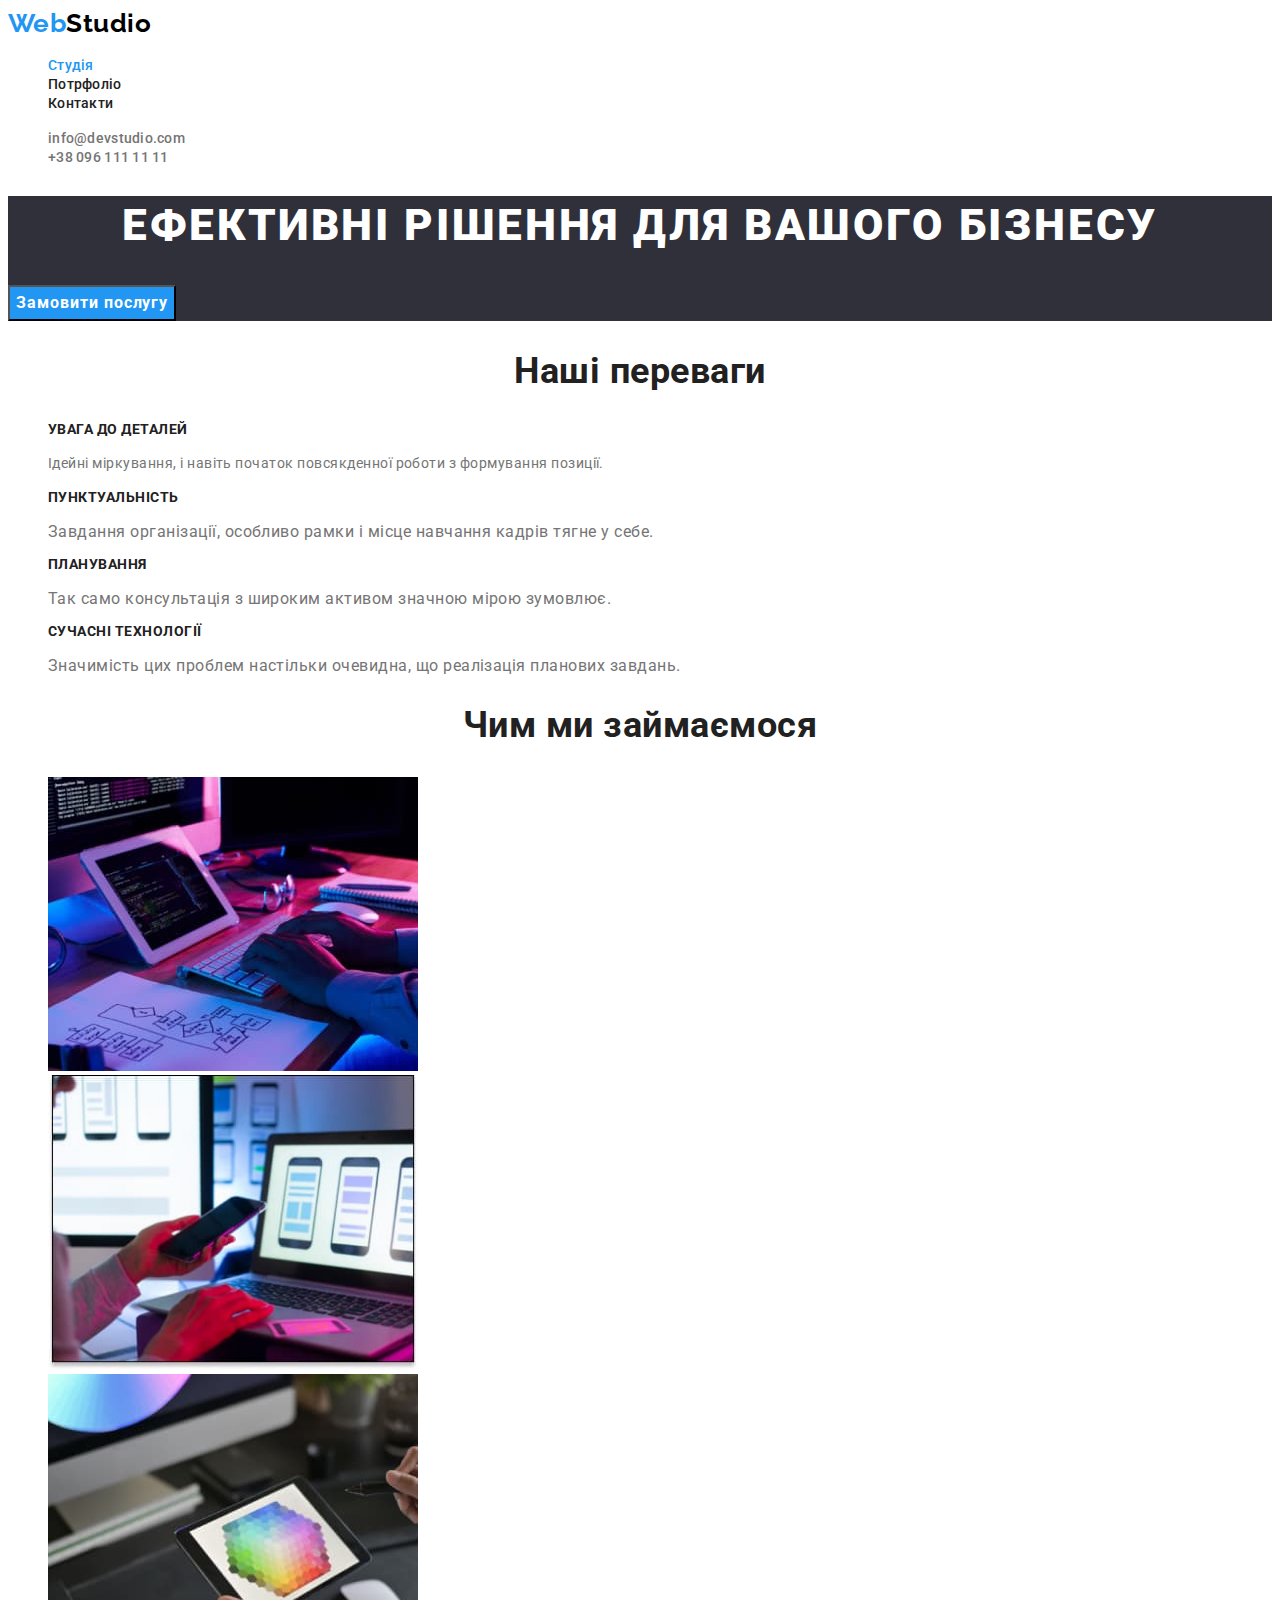
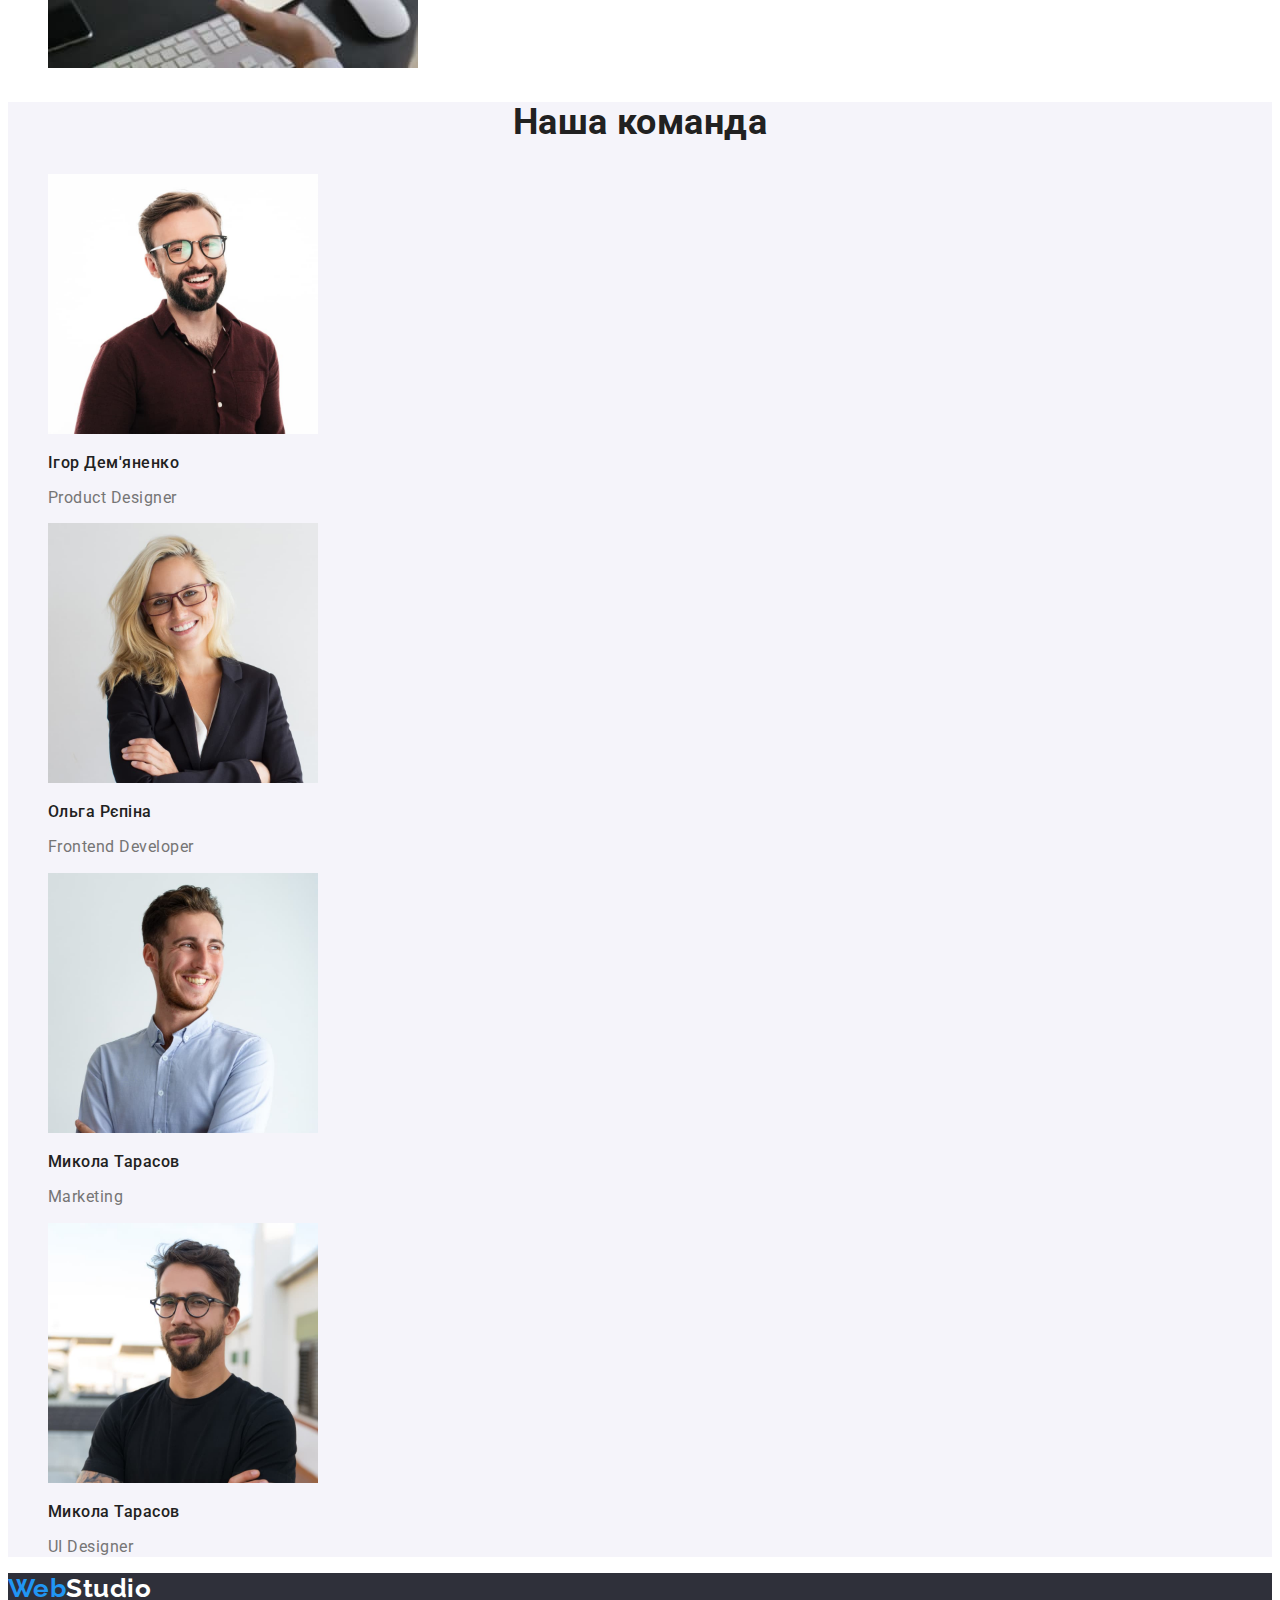
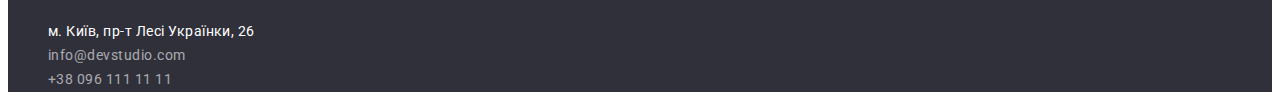
==== index.html @ acb6201a "добавлена копия репозитория" ====
<!DOCTYPE html>
<html lang="uk">
  <head>
    <meta charset="UTF-8" />
    <meta http-equiv="X-UA-Compatible" content="IE=edge" />
    <meta name="viewport" content="width=device-width, initial-scale=1.0" />
    <title>WebStudio</title>
    <link
      href="https://fonts.googleapis.com/css2?family=Raleway:wght@700&family=Roboto:wght@400;500;700;900&display=swap"
      rel="stylesheet"
    />
    <link rel="stylesheet" href="./css/styles.css" />
  </head>
  <body>
    <header>
      <a href="#" class="logo"><span>Web</span>Studio</a>
      <nav>
        <ul class="main-nav list">
          <li><a href="#" class="link active">Студія</a></li>
          <li>
            <a href="./portfolio.html" class="link">Потрфоліо</a>
          </li>
          <li><a href="#" class="link">Контакти</a></li>
        </ul>
      </nav>
      <ul class="contacts list">
        <li>
          <a href="mailto:info@devstudio.com" class="contacts-link"
            >info@devstudio.com</a
          >
        </li>
        <li>
          <a href="tel:+380961111111" class="contacts-link"
            >+38 096 111 11 11</a
          >
        </li>
      </ul>
    </header>
    <main>
      <section class="hero">
        <h1 class="hero-title">ЕФЕКТИВНІ РІШЕННЯ ДЛЯ ВАШОГО БІЗНЕСУ</h1>
        <button type="submit" class="hero-btn">Замовити послугу</button>
      </section>
      <!--Наші переваги-->
      <section class="section">
        <h2 class="section-title">Наші переваги</h2>
        <ul class="privilege list">
          <li>
            <h3 class="privilege-title">УВАГА ДО ДЕТАЛЕЙ</h3>
            <p class="privilege-text">
              Ідейні міркування, і навіть початок повсякденної роботи з
              формування позиції.
            </p>
          </li>
          <li>
            <h3 class="privilege-title">ПУНКТУАЛЬНІСТЬ</h3>
            <p>
              Завдання організації, особливо рамки і місце навчання кадрів тягне
              у себе.
            </p>
          </li>
          <li>
            <h3 class="privilege-title">ПЛАНУВАННЯ</h3>
            <p>
              Так само консультація з широким активом значною мірою зумовлює.
            </p>
          </li>
          <li>
            <h3 class="privilege-title">СУЧАСНІ ТЕХНОЛОГІЇ</h3>
            <p>
              Значимість цих проблем настільки очевидна, що реалізація планових
              завдань.
            </p>
          </li>
        </ul>
      </section>
      <!--Чим ми займаємося-->
      <section class="section">
        <h2 class="section-title">Чим ми займаємося</h2>
        <ul class="list">
          <li>
            <img src="image/weDo/img1.jpg" alt="Створення сайтів" width="370" />
          </li>
          <li>
            <img
              src="image/weDo/img2.jpg"
              alt="Створення мобільних додатків"
              width="370"
            />
          </li>
          <li>
            <img
              src="image/weDo/img3.jpg"
              alt="Створення дизайну сайтів"
              width="370"
            />
          </li>
        </ul>
      </section>
      <!--Наша команда-->
      <section class="section our-team">
        <h2 class="section-title">Наша команда</h2>
        <ul class="team list">
          <li>
            <img
              src="image/ourTeam/img1.jpg"
              alt="Ігор Дем'яненко"
              width="270"
            />
            <h3 class="team-title">Ігор Дем'яненко</h3>
            <p class="team-text">Product Designer</p>
          </li>
          <li>
            <img src="image/ourTeam/img2.jpg" alt="Ольга Рєпіна" width="270" />
            <h3 class="team-title">Ольга Рєпіна</h3>
            <p class="team-text">Frontend Developer</p>
          </li>
          <li>
            <img
              src="image/ourTeam/img3.jpg"
              alt="Микола Тарасов"
              width="270"
            />
            <h3 class="team-title">Микола Тарасов</h3>
            <p class="team-text">Marketing</p>
          </li>
          <li>
            <img
              src="image/ourTeam/img4.jpg"
              alt="Михайло Єрмаков"
              width="270"
            />
            <h3 class="team-title">Микола Тарасов</h3>
            <p class="team-text">UI Designer</p>
          </li>
        </ul>
      </section>
    </main>
    <footer class="footer">
      <a href="#" class="logo footer-logo"><span>Web</span>Studio</a>
      <address>
        <ul class="adress list">
          <li>
            <a
              href="https://goo.gl/maps/8N9khmtmoE5xAhKt7"
              target="_blank"
              rel="noopener noreferrer"
              class="link"
              >м. Київ, пр-т Лесі Українки, 26</a
            >
          </li>
          <li>
            <a href="mailto:info@devstudio.com" class="adress-link link"
              >info@devstudio.com</a
            >
          </li>
          <li>
            <a href="tel:+380961111111" class="adress-link link"
              >+38 096 111 11 11</a
            >
          </li>
        </ul>
      </address>
    </footer>
  </body>
</html>
---- css/styles.css ----
:root {
  --primary-text-color: #757575;
  --title-text-color: #212121;
  --accent-color: #2196f3;
  --white-color: #ffffff;
}

body {
  color: var(--primary-text-color);
  background-color: var(--white-color);
  font-family: Roboto, sans-serif;
  letter-spacing: 0.03em;
}

.list {
  list-style: none;
}

address {
  font-style: normal;
}

button {
  font-family: inherit;
}
/* header */

.logo {
  color: #000000;
  text-decoration: none;
  font-family: Raleway, sans-serif;
  font-weight: 700;
  font-size: 26px;
  line-height: 1.2;
}

.logo span {
  color: var(--accent-color);
}

.main-nav .link {
  color: var(--title-text-color);
  text-decoration: none;
  font-weight: 500;
  font-size: 14px;
  line-height: 1.14;
  letter-spacing: 0.02em;
}

.main-nav .link:hover,
.main-nav .link:focus {
  color: var(--accent-color);
}

.main-nav .active {
  color: var(--accent-color);
}

.contacts-link {
  color: var(--primary-text-color);
  text-decoration: none;
  font-weight: 500;
  font-size: 14px;
  line-height: 1.14;
  letter-spacing: 0.02em;
}

.contacts-link:hover {
  color: var(--accent-color);
}

/* hero */

.hero {
  background-color: #2f303a;
}

.hero-title {
  color: var(--white-color);
  font-family: 'Roboto';
  font-weight: 900;
  font-size: 44px;
  line-height: 1.36;
  text-align: center;
  letter-spacing: 0.06em;
  text-transform: uppercase;
}

.hero-btn {
  color: var(--white-color);
  background-color: var(--accent-color);
  cursor: pointer;
  font-weight: 700;
  font-size: 16px;
  line-height: 1.87;
  letter-spacing: 0.06em;
}

/* privilege */

.section-title {
  color: var(--title-text-color);
  font-family: 'Roboto';
  font-weight: 700;
  font-size: 36px;
  line-height: 1.16;
  text-align: center;
}

.privilege-title {
  color: var(--title-text-color);
  font-weight: 700;
  font-size: 14px;
  line-height: 1.14;
  text-transform: uppercase;
}

.privilege-text {
  font-family: 'Roboto';
  font-size: 14px;
  line-height: 1.71;
}

/* team */

.our-team {
  background-color: #f5f4fa;
}

.team-title {
  color: var(--title-text-color);
  font-weight: 500;
  font-size: 16px;
  line-height: 1.18;
}

.team-text {
  font-size: 16px;
  line-height: 1.18;
}

/* footer */

.footer {
  background-color: #2f303a;
}

.footer-logo {
  color: var(--white-color);
}

.adress .link {
  color: var(--white-color);
  text-decoration: none;
  font-size: 14px;
  line-height: 1.71;
}

.adress .link:hover {
  color: var(--accent-color);
}

.adress .adress-link {
  color: rgba(255, 255, 255, 0.6);
}

/* страница portfolio */

.portfolio {
  background-color: #ffffff;
}

.filter-btn {
  color: var(--title-text-color);
  background-color: #f5f4fa;
  cursor: pointer;
  border: none;
  font-weight: 500;
  font-size: 16px;
  line-height: 1.62;
}

.filter-btn:hover,
.filter-btn:focus {
  color: var(--white-color);
  background-color: var(--accent-color);
  border: none;
}

.portfolio-list .title {
  color: var(--title-text-color);
  font-weight: 700;
  font-size: 18px;
  line-height: 2;
  letter-spacing: 0.06em;
}

.portfolio-list a {
  text-decoration: none;
  color: inherit;
}

.portfolio-list p {
  font-size: 16px;
  line-height: 1.87;
}
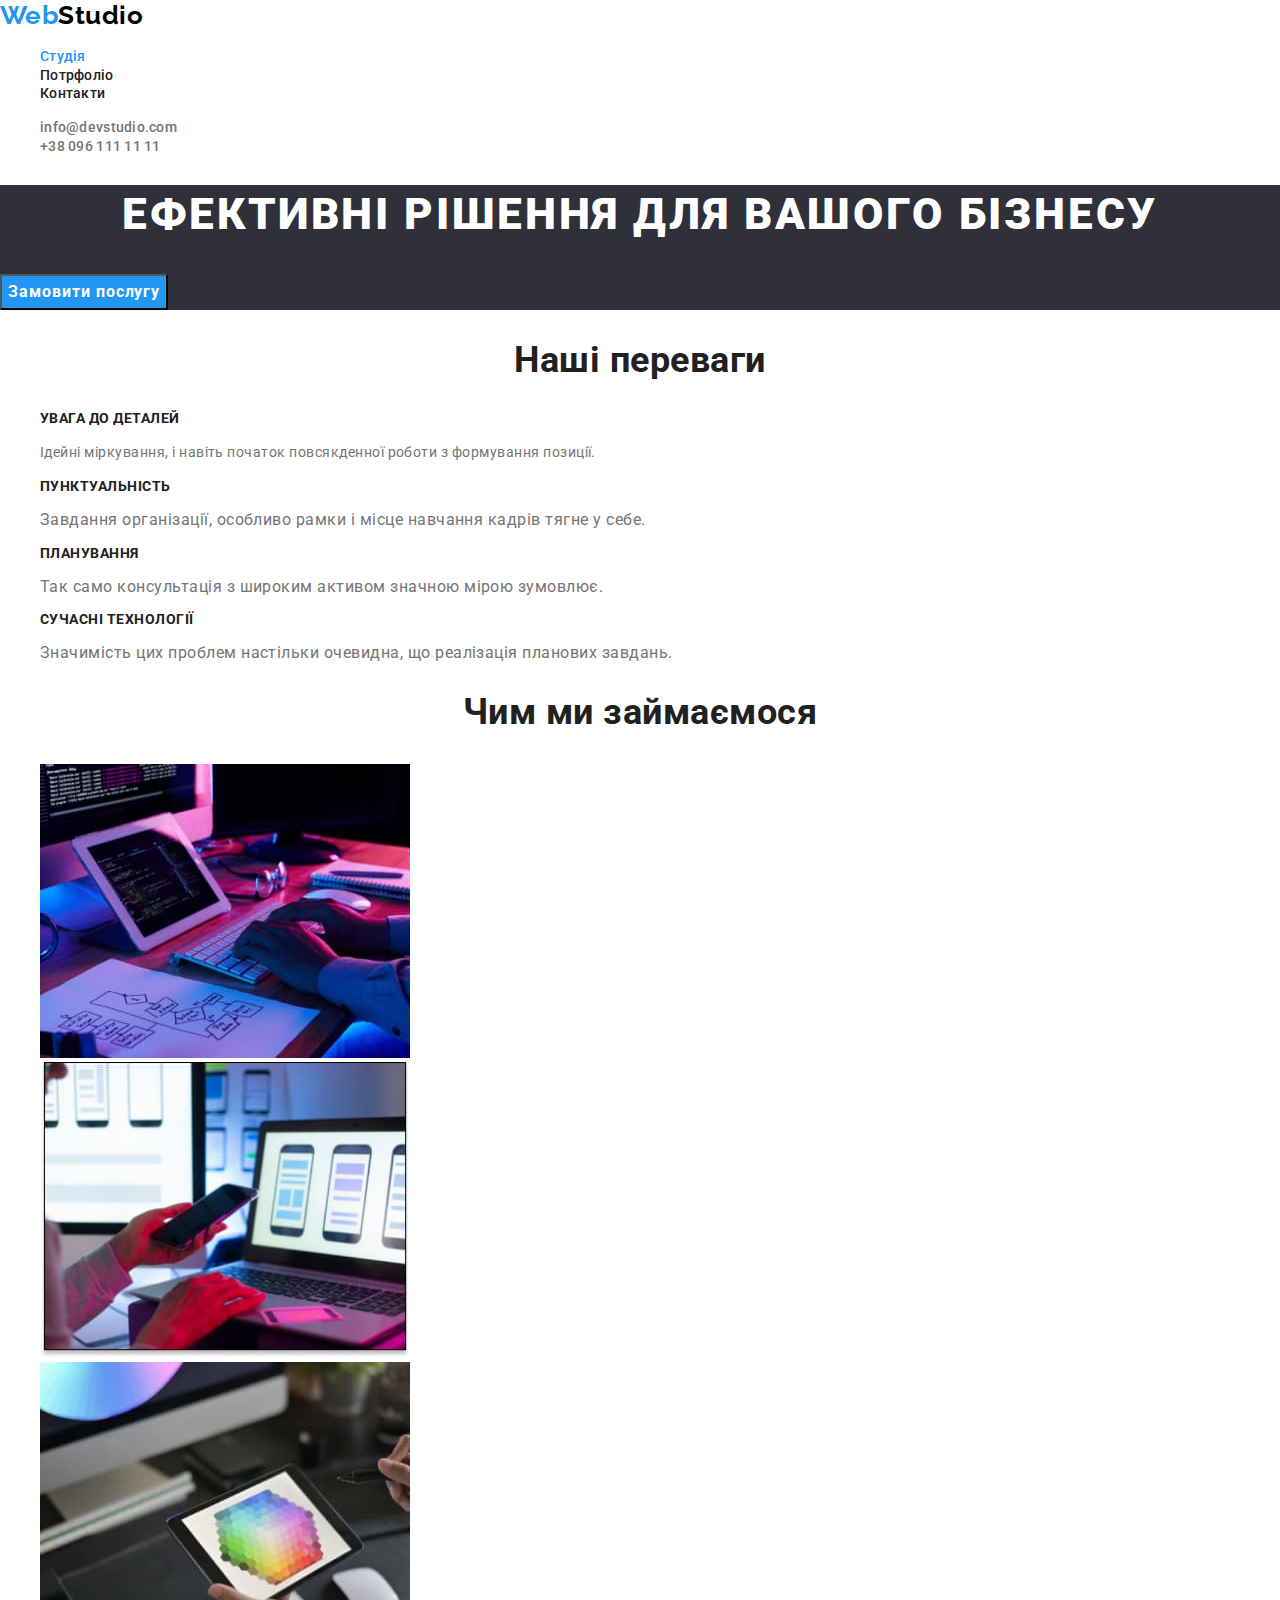
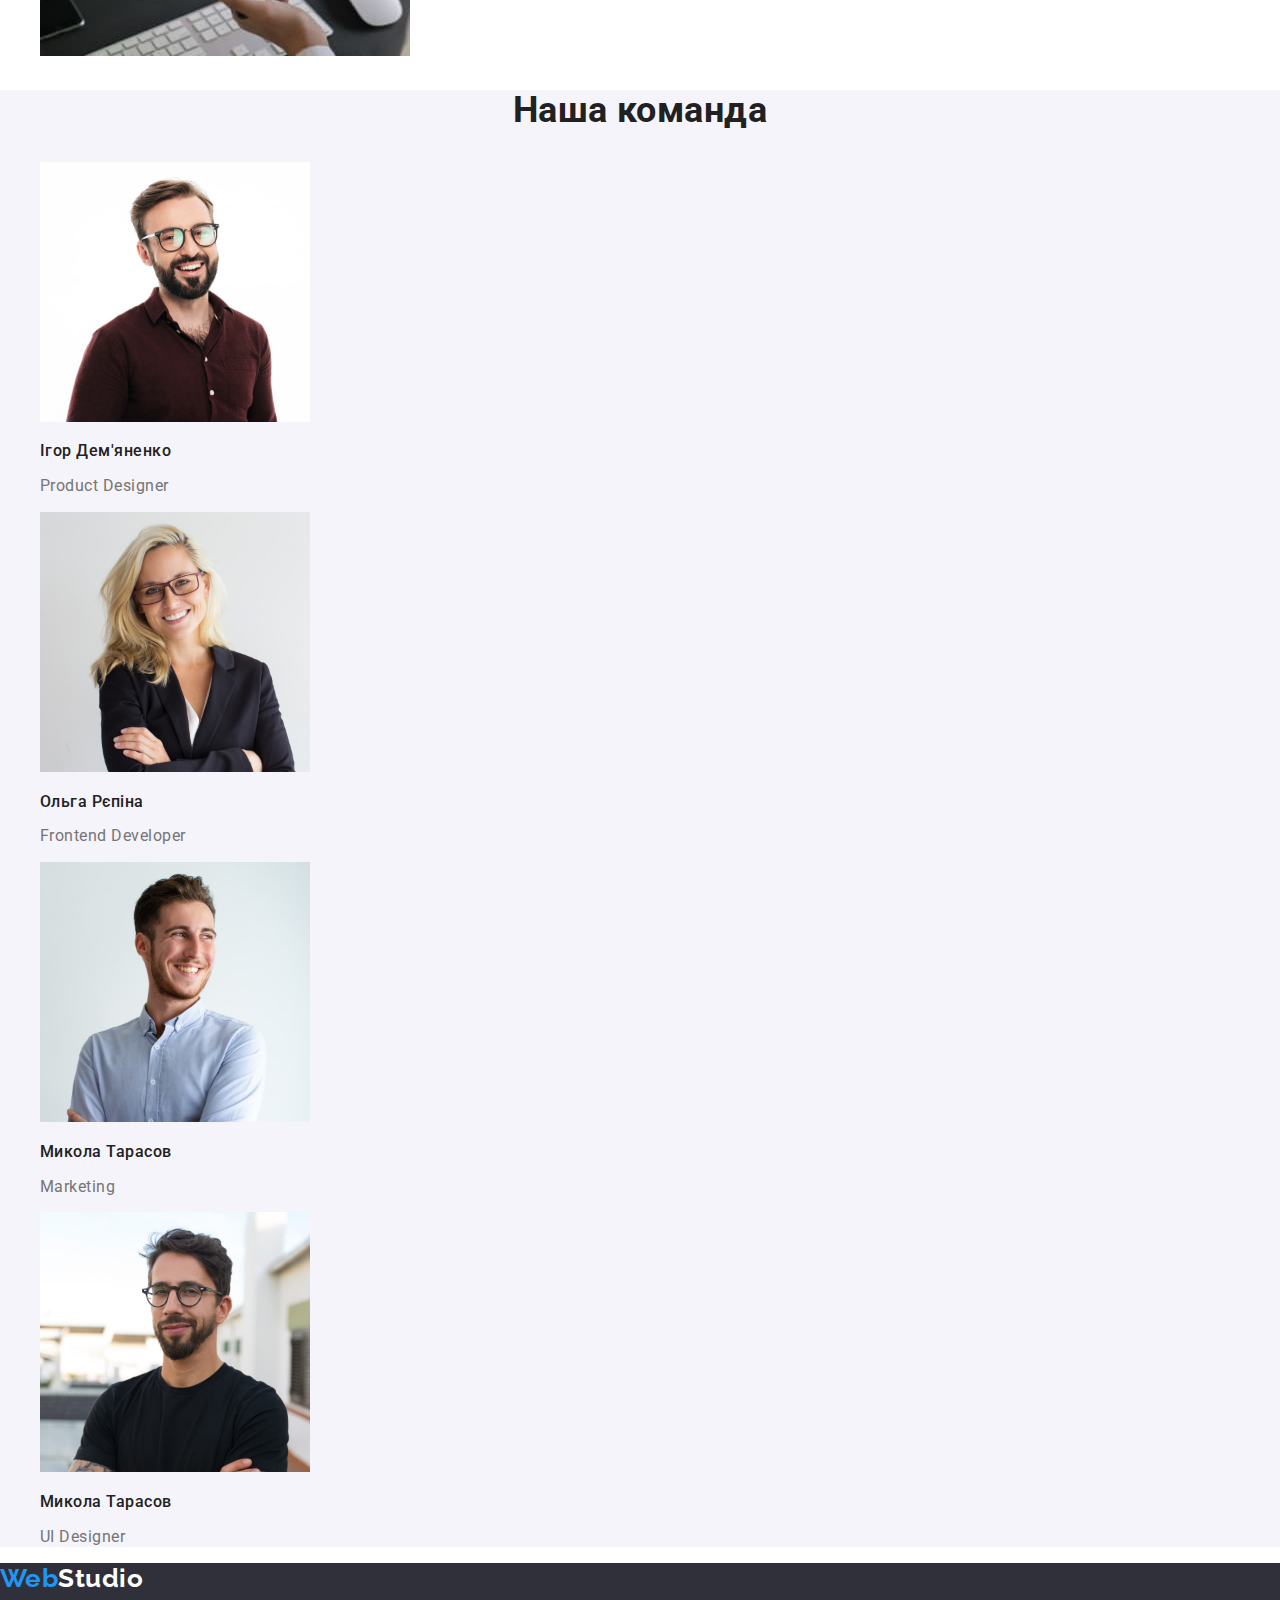
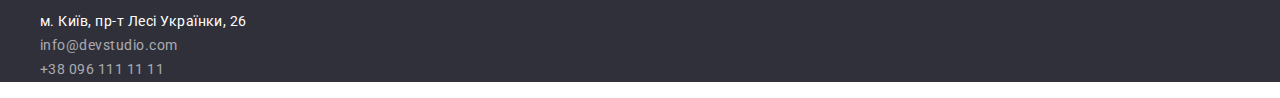
==== commit 9120a1b3: "подключен normalize file" ====
--- a/index.html
+++ b/index.html
@@ -8,6 +8,11 @@
     <link
       href="https://fonts.googleapis.com/css2?family=Raleway:wght@700&family=Roboto:wght@400;500;700;900&display=swap"
       rel="stylesheet"
+    />
+    <link
+      rel="stylesheet"
+      href="https://cdnjs.cloudflare.com/ajax/libs/modern-normalize/1.1.0/modern-normalize.min.css
+	 "
     />
     <link rel="stylesheet" href="./css/styles.css" />
   </head>
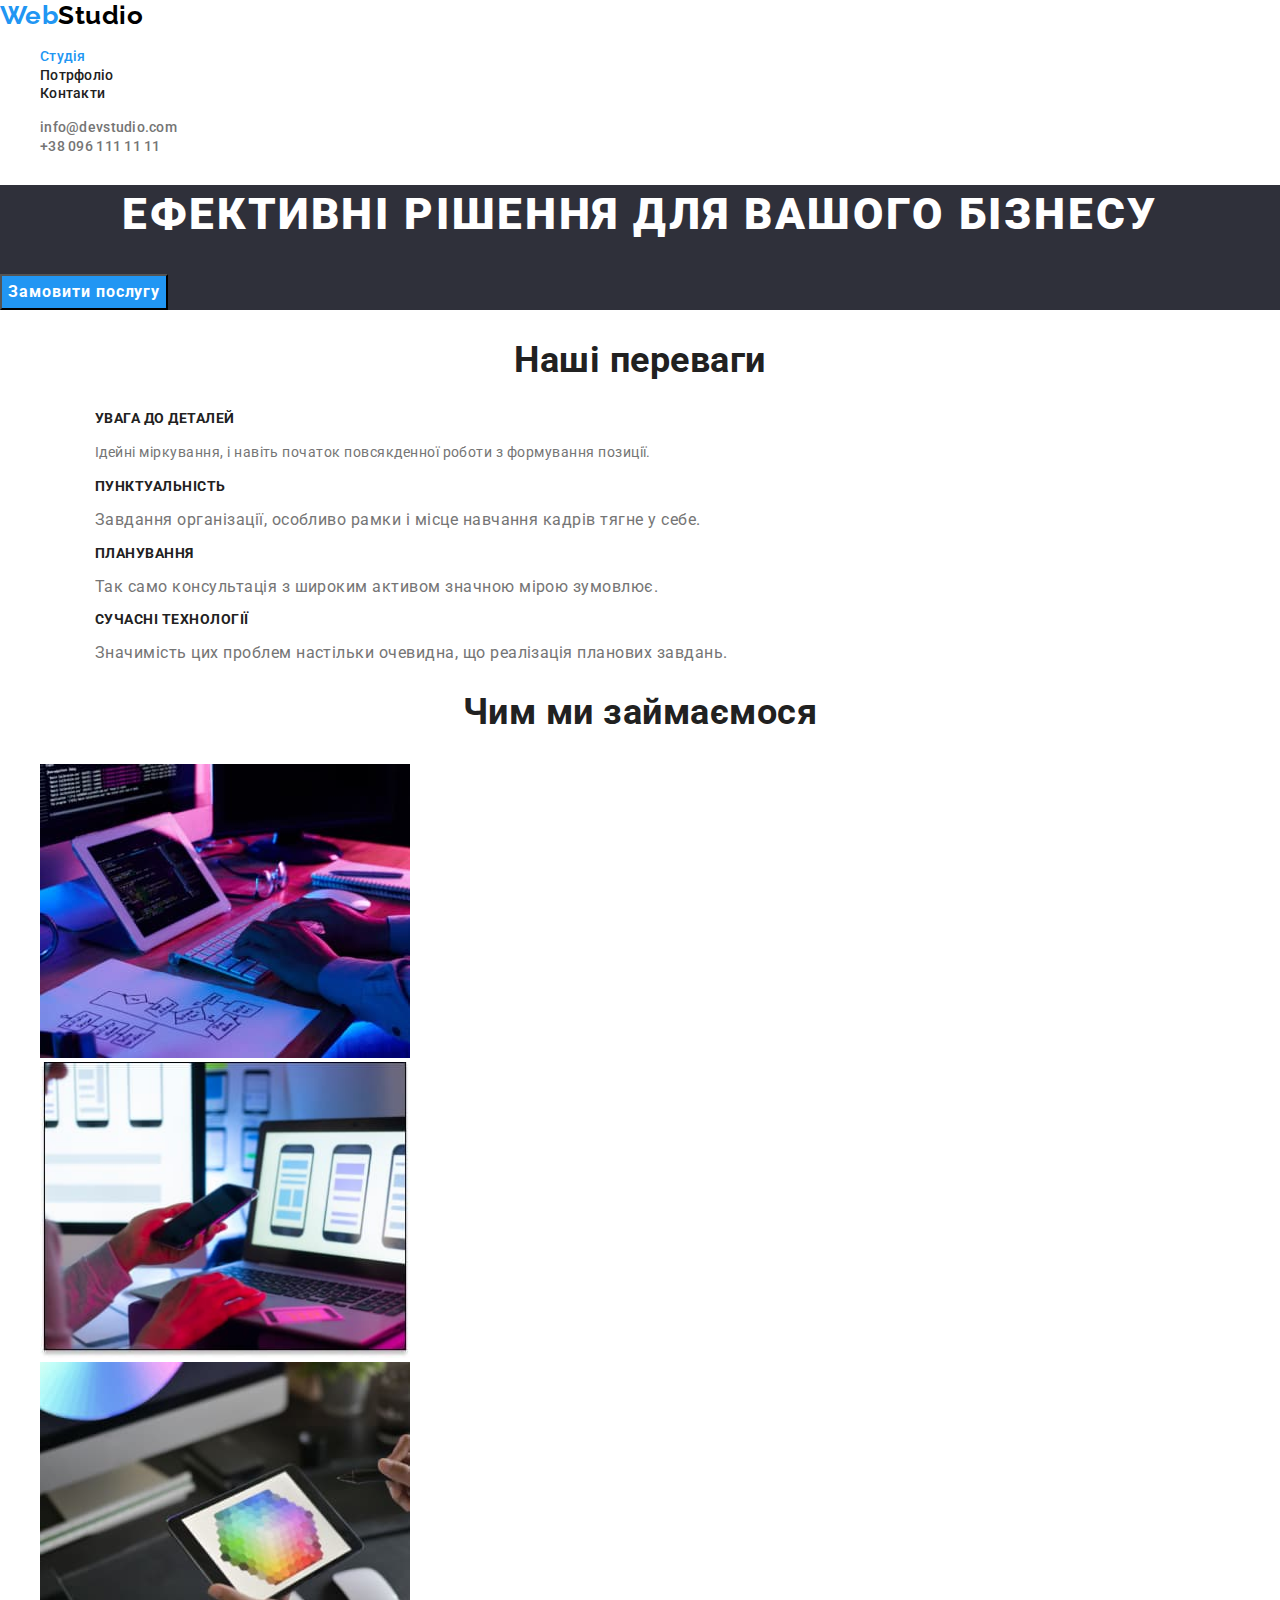
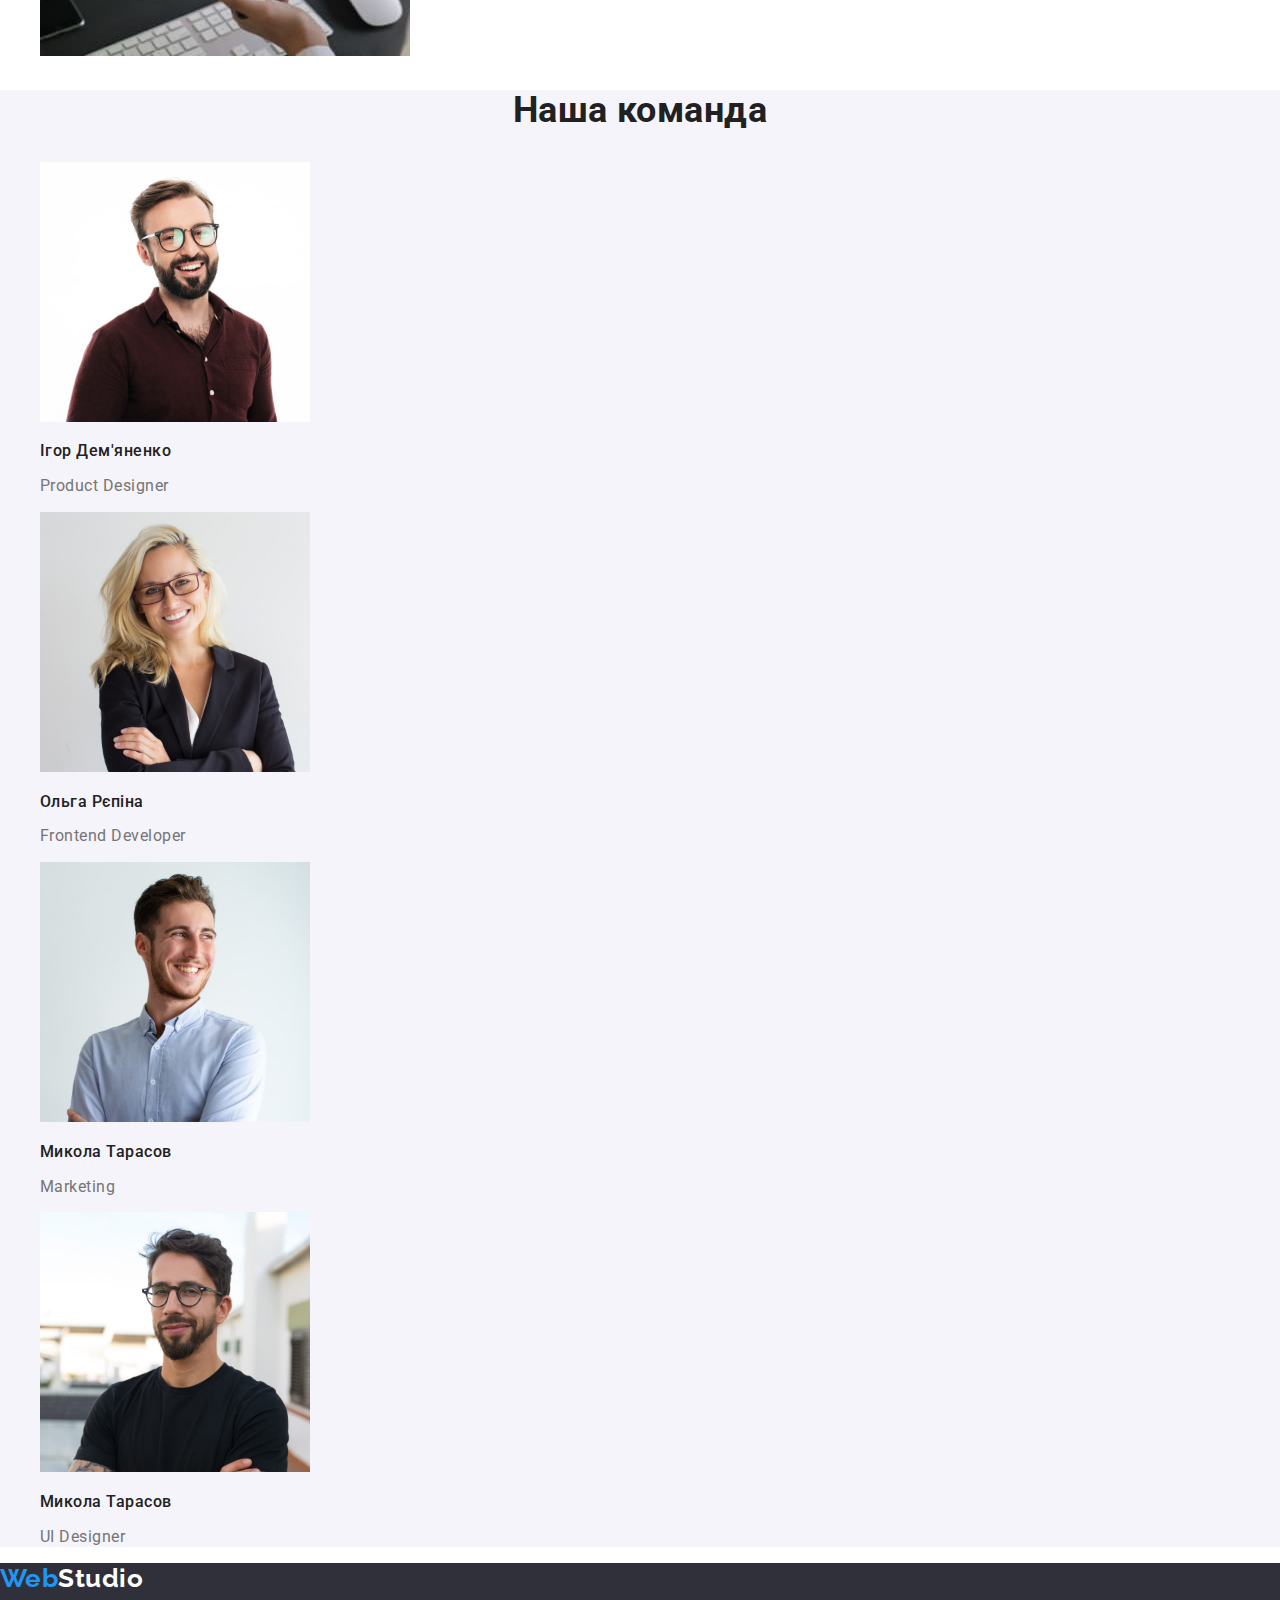
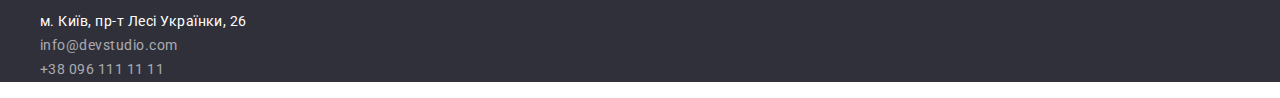
==== commit 4dba44e0: "добавлен контейнер" ====
--- a/index.html
+++ b/index.html
@@ -48,36 +48,38 @@
       </section>
       <!--Наші переваги-->
       <section class="section">
-        <h2 class="section-title">Наші переваги</h2>
-        <ul class="privilege list">
-          <li>
-            <h3 class="privilege-title">УВАГА ДО ДЕТАЛЕЙ</h3>
-            <p class="privilege-text">
-              Ідейні міркування, і навіть початок повсякденної роботи з
-              формування позиції.
-            </p>
-          </li>
-          <li>
-            <h3 class="privilege-title">ПУНКТУАЛЬНІСТЬ</h3>
-            <p>
-              Завдання організації, особливо рамки і місце навчання кадрів тягне
-              у себе.
-            </p>
-          </li>
-          <li>
-            <h3 class="privilege-title">ПЛАНУВАННЯ</h3>
-            <p>
-              Так само консультація з широким активом значною мірою зумовлює.
-            </p>
-          </li>
-          <li>
-            <h3 class="privilege-title">СУЧАСНІ ТЕХНОЛОГІЇ</h3>
-            <p>
-              Значимість цих проблем настільки очевидна, що реалізація планових
-              завдань.
-            </p>
-          </li>
-        </ul>
+        <div class="container">
+          <h2 class="section-title">Наші переваги</h2>
+          <ul class="privilege list">
+            <li>
+              <h3 class="privilege-title">УВАГА ДО ДЕТАЛЕЙ</h3>
+              <p class="privilege-text">
+                Ідейні міркування, і навіть початок повсякденної роботи з
+                формування позиції.
+              </p>
+            </li>
+            <li>
+              <h3 class="privilege-title">ПУНКТУАЛЬНІСТЬ</h3>
+              <p>
+                Завдання організації, особливо рамки і місце навчання кадрів
+                тягне у себе.
+              </p>
+            </li>
+            <li>
+              <h3 class="privilege-title">ПЛАНУВАННЯ</h3>
+              <p>
+                Так само консультація з широким активом значною мірою зумовлює.
+              </p>
+            </li>
+            <li>
+              <h3 class="privilege-title">СУЧАСНІ ТЕХНОЛОГІЇ</h3>
+              <p>
+                Значимість цих проблем настільки очевидна, що реалізація
+                планових завдань.
+              </p>
+            </li>
+          </ul>
+        </div>
       </section>
       <!--Чим ми займаємося-->
       <section class="section">
--- a/css/styles.css
+++ b/css/styles.css
@@ -23,6 +23,13 @@
 button {
   font-family: inherit;
 }
+
+.container {
+  width: 1200px;
+  padding: 0px 15px;
+  margin: 0 auto;
+}
+
 /* header */
 
 .logo {
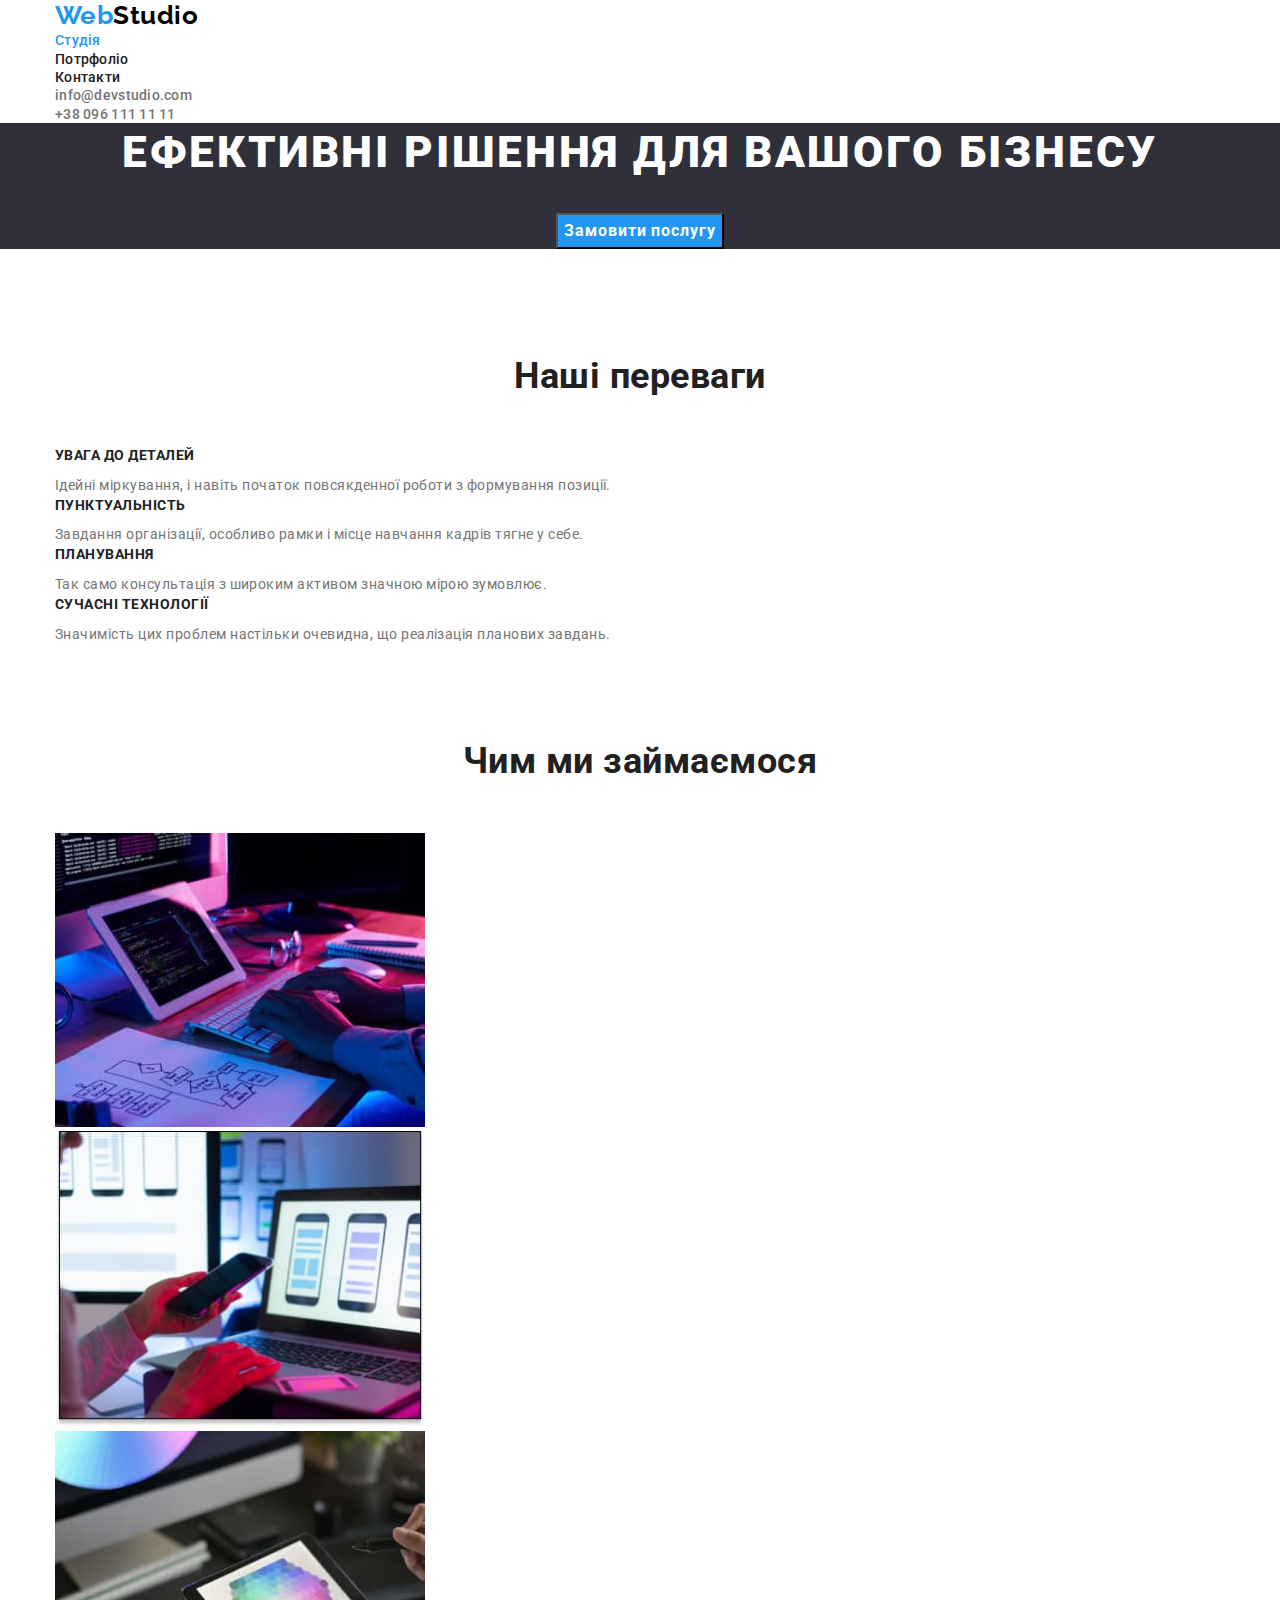
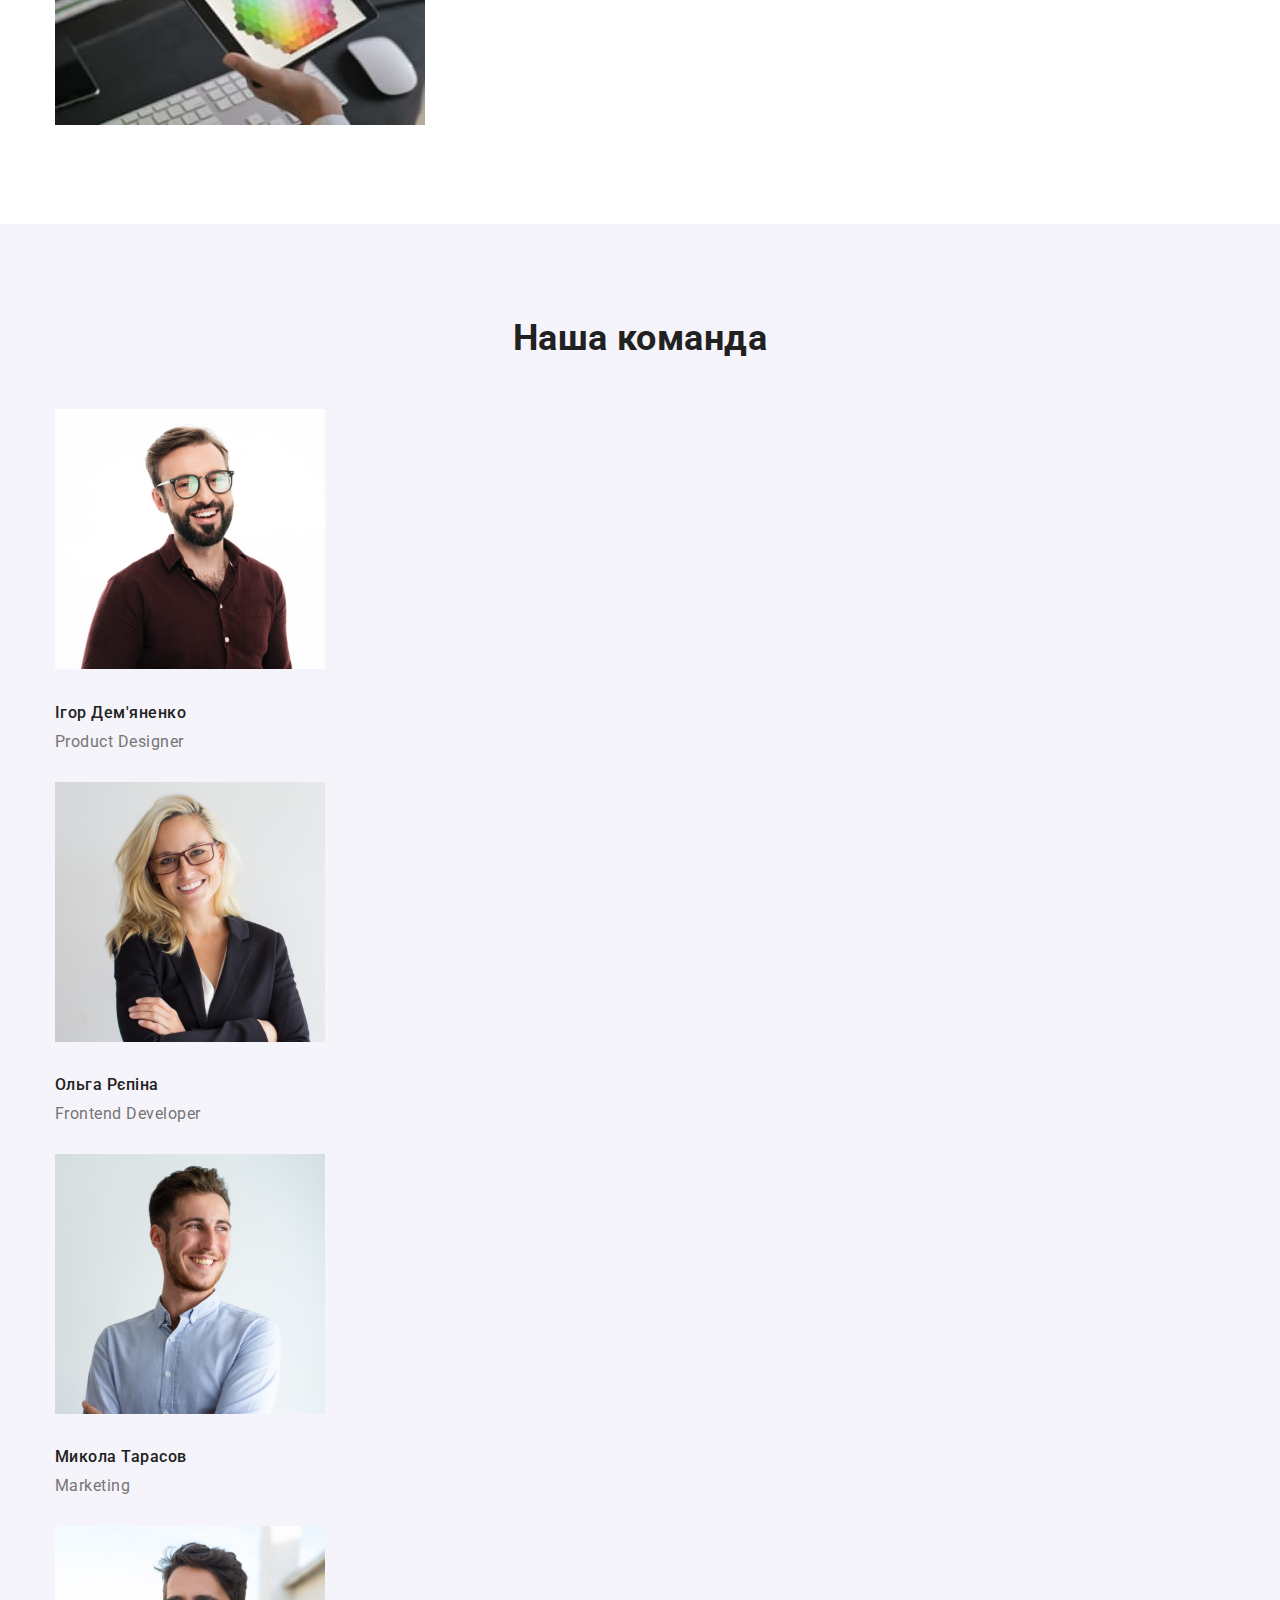
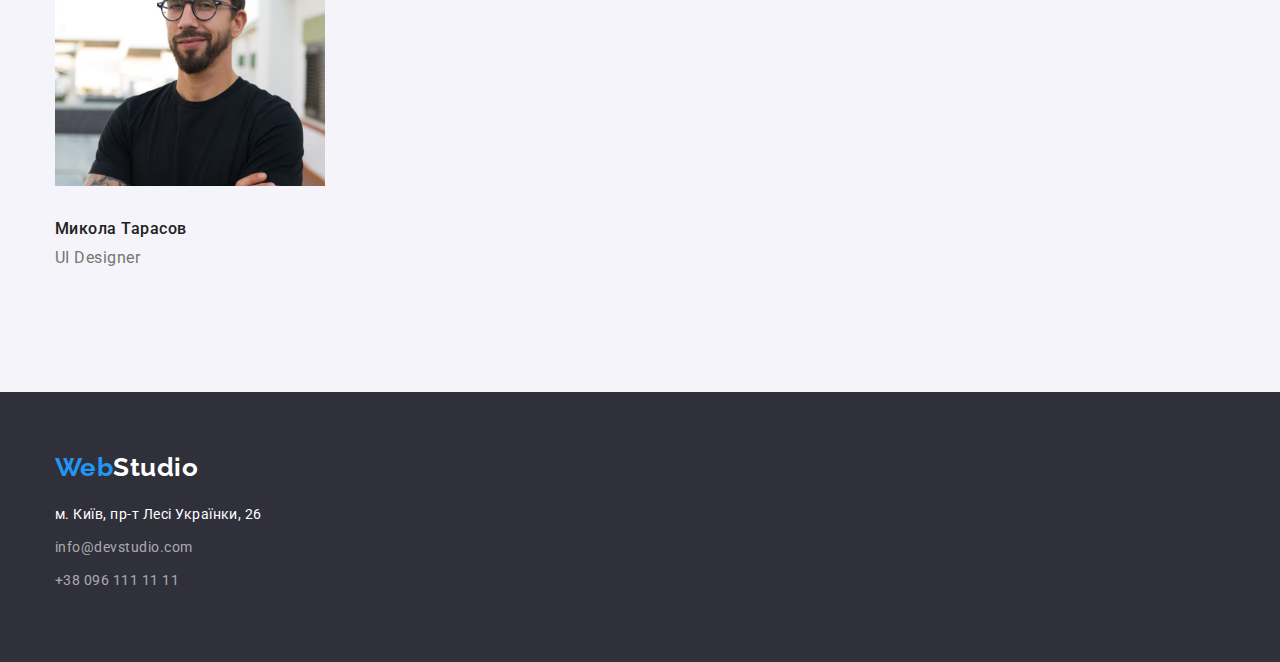
==== commit ad4add52: "Стили главной страницы" ====
--- a/index.html
+++ b/index.html
@@ -18,28 +18,30 @@
   </head>
   <body>
     <header>
-      <a href="#" class="logo"><span>Web</span>Studio</a>
-      <nav>
-        <ul class="main-nav list">
-          <li><a href="#" class="link active">Студія</a></li>
+      <div class="container">
+        <a href="#" class="logo"><span>Web</span>Studio</a>
+        <nav>
+          <ul class="main-nav list">
+            <li><a href="#" class="link active">Студія</a></li>
+            <li>
+              <a href="./portfolio.html" class="link">Потрфоліо</a>
+            </li>
+            <li><a href="#" class="link">Контакти</a></li>
+          </ul>
+        </nav>
+        <ul class="contacts list">
           <li>
-            <a href="./portfolio.html" class="link">Потрфоліо</a>
+            <a href="mailto:info@devstudio.com" class="contacts-link"
+              >info@devstudio.com</a
+            >
           </li>
-          <li><a href="#" class="link">Контакти</a></li>
+          <li>
+            <a href="tel:+380961111111" class="contacts-link"
+              >+38 096 111 11 11</a
+            >
+          </li>
         </ul>
-      </nav>
-      <ul class="contacts list">
-        <li>
-          <a href="mailto:info@devstudio.com" class="contacts-link"
-            >info@devstudio.com</a
-          >
-        </li>
-        <li>
-          <a href="tel:+380961111111" class="contacts-link"
-            >+38 096 111 11 11</a
-          >
-        </li>
-      </ul>
+      </div>
     </header>
     <main>
       <section class="hero">
@@ -47,7 +49,7 @@
         <button type="submit" class="hero-btn">Замовити послугу</button>
       </section>
       <!--Наші переваги-->
-      <section class="section">
+      <section class="section section-mb">
         <div class="container">
           <h2 class="section-title">Наші переваги</h2>
           <ul class="privilege list">
@@ -60,20 +62,20 @@
             </li>
             <li>
               <h3 class="privilege-title">ПУНКТУАЛЬНІСТЬ</h3>
-              <p>
+              <p class="privilege-text">
                 Завдання організації, особливо рамки і місце навчання кадрів
                 тягне у себе.
               </p>
             </li>
             <li>
               <h3 class="privilege-title">ПЛАНУВАННЯ</h3>
-              <p>
+              <p class="privilege-text">
                 Так само консультація з широким активом значною мірою зумовлює.
               </p>
             </li>
             <li>
               <h3 class="privilege-title">СУЧАСНІ ТЕХНОЛОГІЇ</h3>
-              <p>
+              <p class="privilege-text">
                 Значимість цих проблем настільки очевидна, що реалізація
                 планових завдань.
               </p>
@@ -82,92 +84,106 @@
         </div>
       </section>
       <!--Чим ми займаємося-->
-      <section class="section">
-        <h2 class="section-title">Чим ми займаємося</h2>
-        <ul class="list">
-          <li>
-            <img src="image/weDo/img1.jpg" alt="Створення сайтів" width="370" />
-          </li>
-          <li>
-            <img
-              src="image/weDo/img2.jpg"
-              alt="Створення мобільних додатків"
-              width="370"
-            />
-          </li>
-          <li>
-            <img
-              src="image/weDo/img3.jpg"
-              alt="Створення дизайну сайтів"
-              width="370"
-            />
-          </li>
-        </ul>
+      <section class="section section-mb">
+        <div class="container">
+          <h2 class="section-title">Чим ми займаємося</h2>
+          <ul class="list">
+            <li>
+              <img
+                src="image/weDo/img1.jpg"
+                alt="Створення сайтів"
+                width="370"
+              />
+            </li>
+            <li>
+              <img
+                src="image/weDo/img2.jpg"
+                alt="Створення мобільних додатків"
+                width="370"
+              />
+            </li>
+            <li>
+              <img
+                src="image/weDo/img3.jpg"
+                alt="Створення дизайну сайтів"
+                width="370"
+              />
+            </li>
+          </ul>
+        </div>
       </section>
       <!--Наша команда-->
       <section class="section our-team">
-        <h2 class="section-title">Наша команда</h2>
-        <ul class="team list">
-          <li>
-            <img
-              src="image/ourTeam/img1.jpg"
-              alt="Ігор Дем'яненко"
-              width="270"
-            />
-            <h3 class="team-title">Ігор Дем'яненко</h3>
-            <p class="team-text">Product Designer</p>
-          </li>
-          <li>
-            <img src="image/ourTeam/img2.jpg" alt="Ольга Рєпіна" width="270" />
-            <h3 class="team-title">Ольга Рєпіна</h3>
-            <p class="team-text">Frontend Developer</p>
-          </li>
-          <li>
-            <img
-              src="image/ourTeam/img3.jpg"
-              alt="Микола Тарасов"
-              width="270"
-            />
-            <h3 class="team-title">Микола Тарасов</h3>
-            <p class="team-text">Marketing</p>
-          </li>
-          <li>
-            <img
-              src="image/ourTeam/img4.jpg"
-              alt="Михайло Єрмаков"
-              width="270"
-            />
-            <h3 class="team-title">Микола Тарасов</h3>
-            <p class="team-text">UI Designer</p>
-          </li>
-        </ul>
+        <div class="container">
+          <h2 class="section-title">Наша команда</h2>
+          <ul class="team list">
+            <li>
+              <img
+                src="image/ourTeam/img1.jpg"
+                alt="Ігор Дем'яненко"
+                width="270"
+              />
+              <h3 class="team-title">Ігор Дем'яненко</h3>
+              <p class="team-text">Product Designer</p>
+            </li>
+            <li>
+              <img
+                src="image/ourTeam/img2.jpg"
+                alt="Ольга Рєпіна"
+                width="270"
+              />
+              <h3 class="team-title">Ольга Рєпіна</h3>
+              <p class="team-text">Frontend Developer</p>
+            </li>
+            <li>
+              <img
+                src="image/ourTeam/img3.jpg"
+                alt="Микола Тарасов"
+                width="270"
+              />
+              <h3 class="team-title">Микола Тарасов</h3>
+              <p class="team-text">Marketing</p>
+            </li>
+            <li>
+              <img
+                src="image/ourTeam/img4.jpg"
+                alt="Михайло Єрмаков"
+                width="270"
+              />
+              <h3 class="team-title">Микола Тарасов</h3>
+              <p class="team-text">UI Designer</p>
+            </li>
+          </ul>
+        </div>
       </section>
     </main>
     <footer class="footer">
-      <a href="#" class="logo footer-logo"><span>Web</span>Studio</a>
-      <address>
-        <ul class="adress list">
-          <li>
-            <a
-              href="https://goo.gl/maps/8N9khmtmoE5xAhKt7"
-              target="_blank"
-              rel="noopener noreferrer"
-              class="link"
-              >м. Київ, пр-т Лесі Українки, 26</a
-            >
-          </li>
-          <li>
-            <a href="mailto:info@devstudio.com" class="adress-link link"
-              >info@devstudio.com</a
-            >
-          </li>
-          <li>
-            <a href="tel:+380961111111" class="adress-link link"
-              >+38 096 111 11 11</a
-            >
-          </li>
-        </ul>
-      </address>
+      <div class="container">
+        <a href="#" class="logo footer-logo"><span>Web</span>Studio</a>
+        <address>
+          <ul class="adress list">
+            <li>
+              <a
+                href="https://goo.gl/maps/8N9khmtmoE5xAhKt7"
+                target="_blank"
+                rel="noopener noreferrer"
+                class="link"
+                >м. Київ, пр-т Лесі Українки, 26</a
+              >
+            </li>
+            <li>
+              <a href="mailto:info@devstudio.com" class="adress-link link"
+                >info@devstudio.com</a
+              >
+            </li>
+            <li>
+              <a href="tel:+380961111111" class="adress-link link"
+                >+38 096 111 11 11</a
+              >
+            </li>
+          </ul>
+        </address>
+      </div>
     </footer>
   </body>
 </html>
--- a/css/styles.css
+++ b/css/styles.css
@@ -14,6 +14,8 @@
 
 .list {
   list-style: none;
+  padding: 0;
+  margin: 0;
 }
 
 address {
@@ -80,6 +82,8 @@
 
 .hero {
   background-color: #2f303a;
+  text-align: center;
+  margin-bottom: 107px;
 }
 
 .hero-title {
@@ -91,6 +95,8 @@
   text-align: center;
   letter-spacing: 0.06em;
   text-transform: uppercase;
+  margin-top: 0;
+  margin-bottom: 30px;
 }
 
 .hero-btn {
@@ -112,6 +118,8 @@
   font-size: 36px;
   line-height: 1.16;
   text-align: center;
+  margin-top: 0;
+  margin-bottom: 50px;
 }
 
 .privilege-title {
@@ -120,18 +128,31 @@
   font-size: 14px;
   line-height: 1.14;
   text-transform: uppercase;
+  margin-top: 0;
+  margin-bottom: 10px;
 }
 
 .privilege-text {
   font-family: 'Roboto';
   font-size: 14px;
   line-height: 1.71;
+  padding: 0;
+  margin: 0;
+}
+
+.section-mb {
+  margin-bottom: 94px;
 }
 
 /* team */
 
 .our-team {
   background-color: #f5f4fa;
+  padding: 94px 0;
+}
+
+.our-team img {
+  margin-bottom: 30px;
 }
 
 .team-title {
@@ -139,21 +160,32 @@
   font-weight: 500;
   font-size: 16px;
   line-height: 1.18;
+  margin-top: 0;
+  margin-bottom: 10px;
 }
 
 .team-text {
   font-size: 16px;
   line-height: 1.18;
+  margin-top: 0;
+  margin-bottom: 30px;
 }
 
 /* footer */
 
 .footer {
   background-color: #2f303a;
+  padding: 60px 0;
 }
 
 .footer-logo {
-  color: var(--white-color);
+  display: inline-block;
+  color: var(--white-color);
+  margin-bottom: 20px;
+}
+
+.adress li {
+  margin-bottom: 9px;
 }
 
 .adress .link {
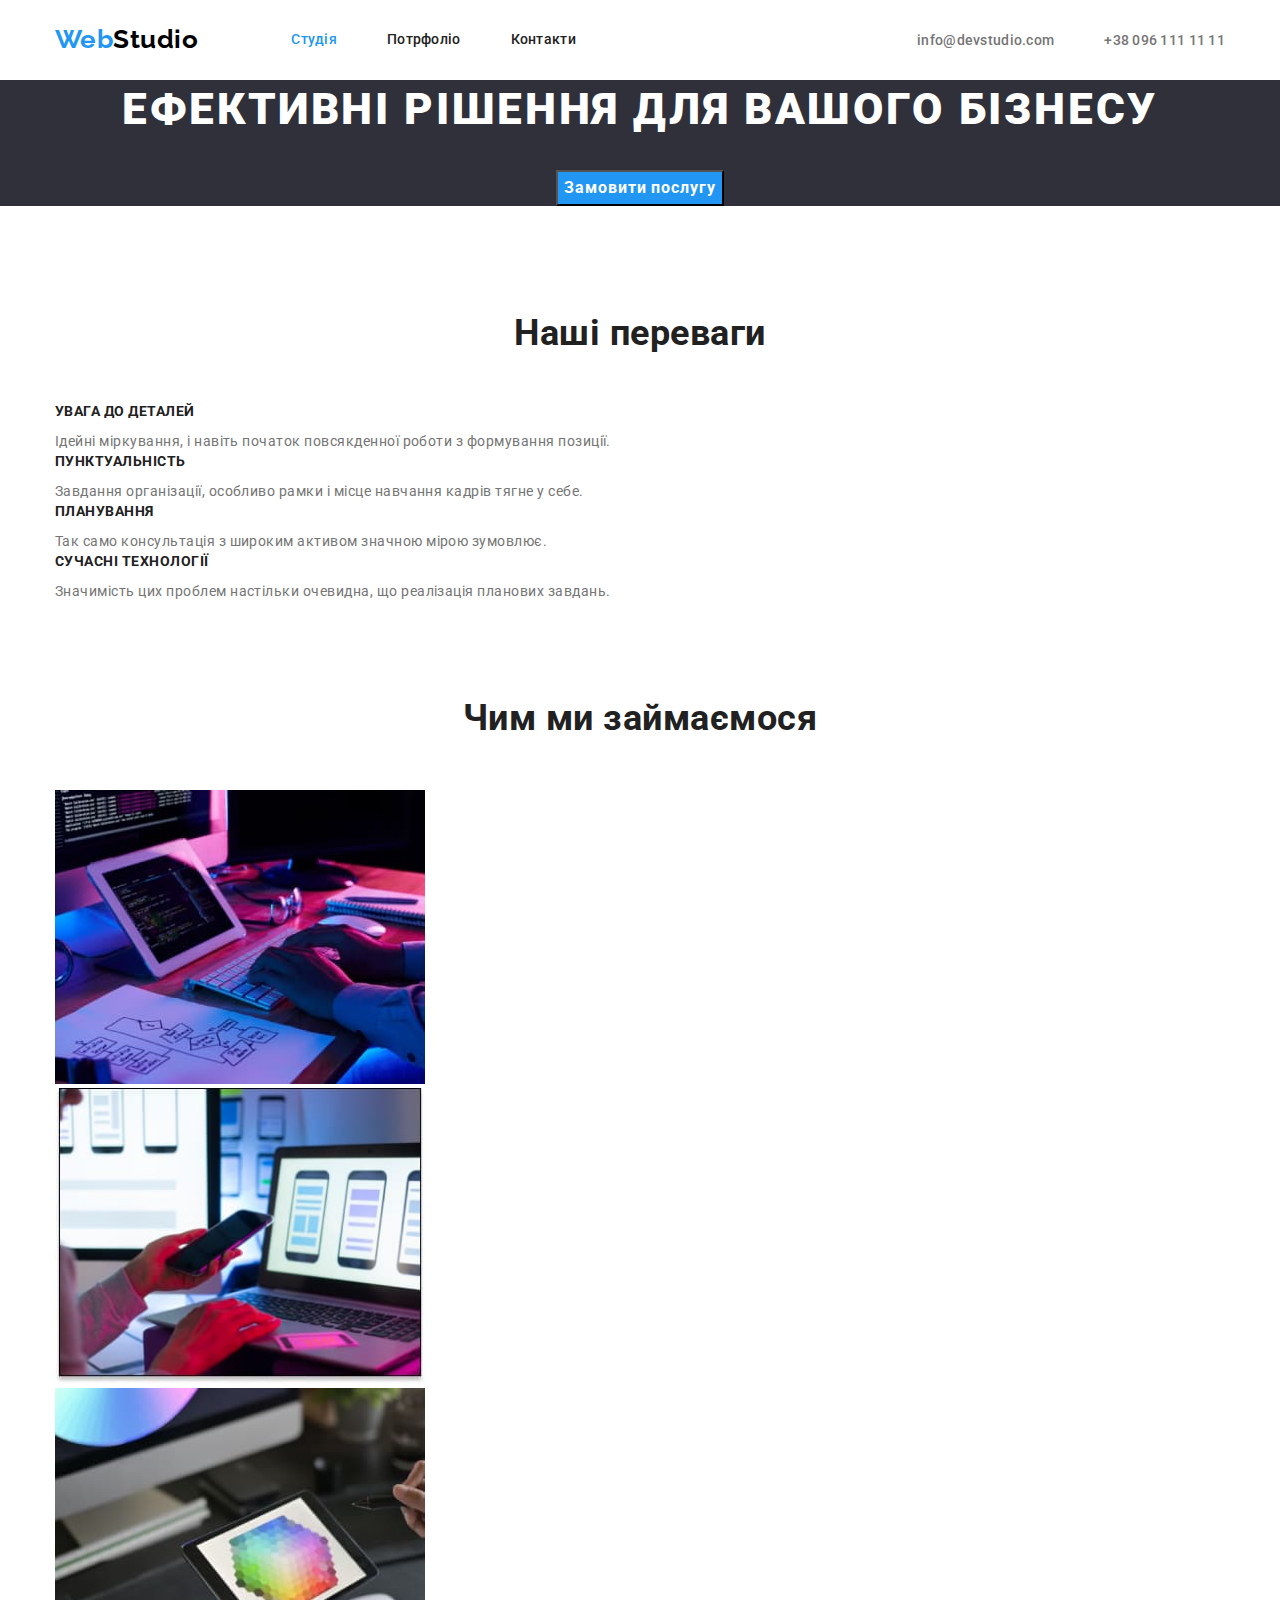
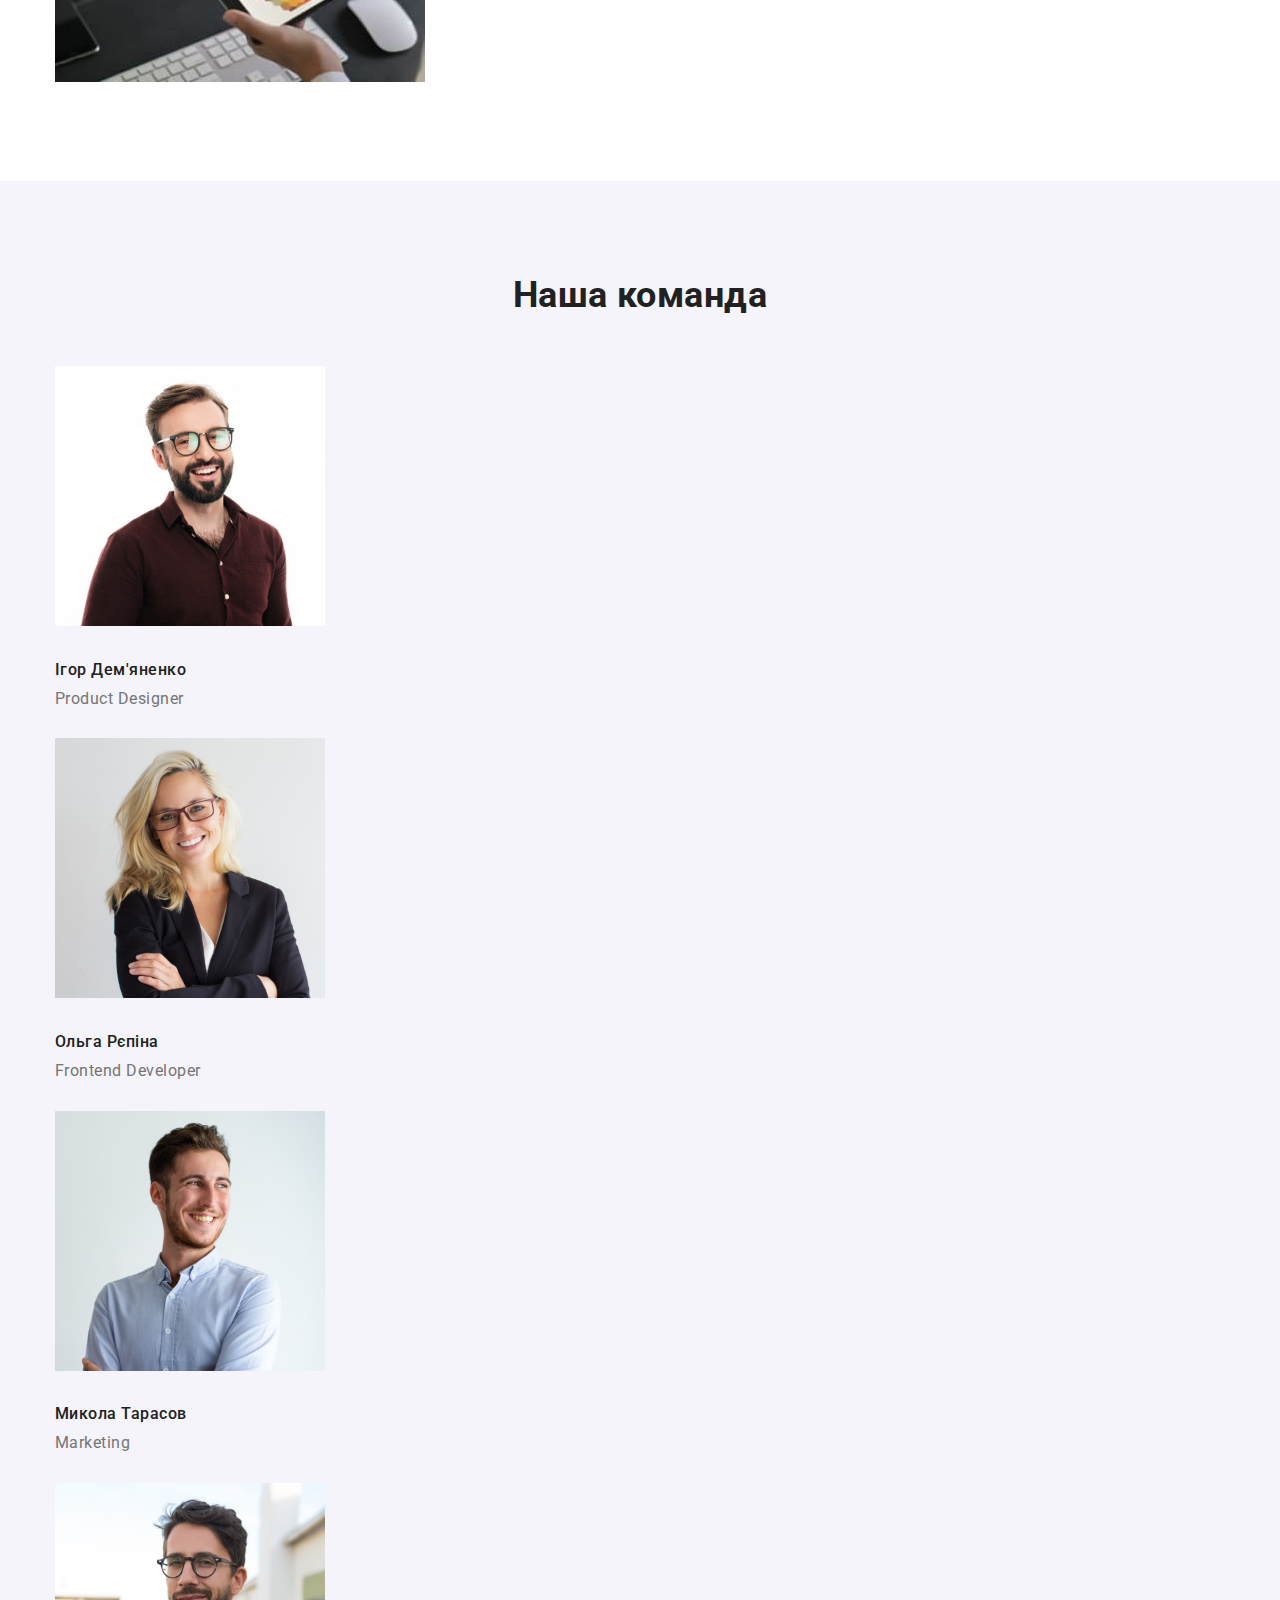
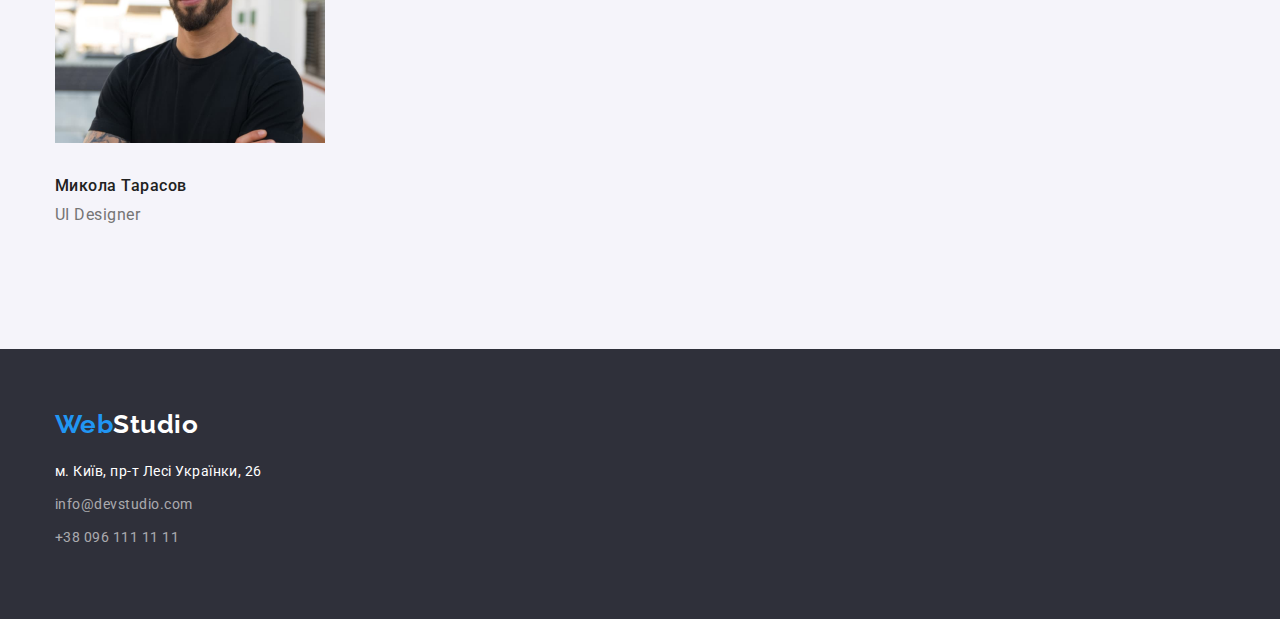
==== commit 14cbf917: "сделаны стили хедера" ====
--- a/index.html
+++ b/index.html
@@ -22,20 +22,20 @@
         <a href="#" class="logo"><span>Web</span>Studio</a>
         <nav>
           <ul class="main-nav list">
-            <li><a href="#" class="link active">Студія</a></li>
-            <li>
+            <li class="item"><a href="#" class="link active">Студія</a></li>
+            <li class="item">
               <a href="./portfolio.html" class="link">Потрфоліо</a>
             </li>
-            <li><a href="#" class="link">Контакти</a></li>
+            <li class="item"><a href="#" class="link">Контакти</a></li>
           </ul>
         </nav>
         <ul class="contacts list">
-          <li>
+          <li class="item">
             <a href="mailto:info@devstudio.com" class="contacts-link"
               >info@devstudio.com</a
             >
           </li>
-          <li>
+          <li class="item">
             <a href="tel:+380961111111" class="contacts-link"
               >+38 096 111 11 11</a
             >
--- a/css/styles.css
+++ b/css/styles.css
@@ -34,7 +34,13 @@
 
 /* header */
 
+header .container {
+  display: flex;
+  align-items: center;
+}
+
 .logo {
+  margin-right: 93px;
   color: #000000;
   text-decoration: none;
   font-family: Raleway, sans-serif;
@@ -47,7 +53,18 @@
   color: var(--accent-color);
 }
 
+.main-nav {
+  display: flex;
+}
+
+.main-nav .item + .item {
+  margin-left: 50px;
+}
+
 .main-nav .link {
+  display: block;
+  padding-top: 32px;
+  padding-bottom: 32px;
   color: var(--title-text-color);
   text-decoration: none;
   font-weight: 500;
@@ -63,6 +80,15 @@
 
 .main-nav .active {
   color: var(--accent-color);
+}
+
+.contacts {
+  display: flex;
+  margin-left: auto;
+}
+
+.contacts .item:not(:first-child) {
+  margin-left: 50px;
 }
 
 .contacts-link {
@@ -207,6 +233,11 @@
 
 .portfolio {
   background-color: #ffffff;
+  padding: 94px 0;
+}
+
+.filter {
+  margin-bottom: 50px;
 }
 
 .filter-btn {
@@ -232,6 +263,11 @@
   font-size: 18px;
   line-height: 2;
   letter-spacing: 0.06em;
+  margin: 0px 24px 4px 24px;
+}
+
+.portfolio-list img {
+  margin-bottom: 20px;
 }
 
 .portfolio-list a {
@@ -243,3 +279,7 @@
   font-size: 16px;
   line-height: 1.87;
 }
+
+.portfolio-text {
+  margin: 0 24px 20px 24px;
+}
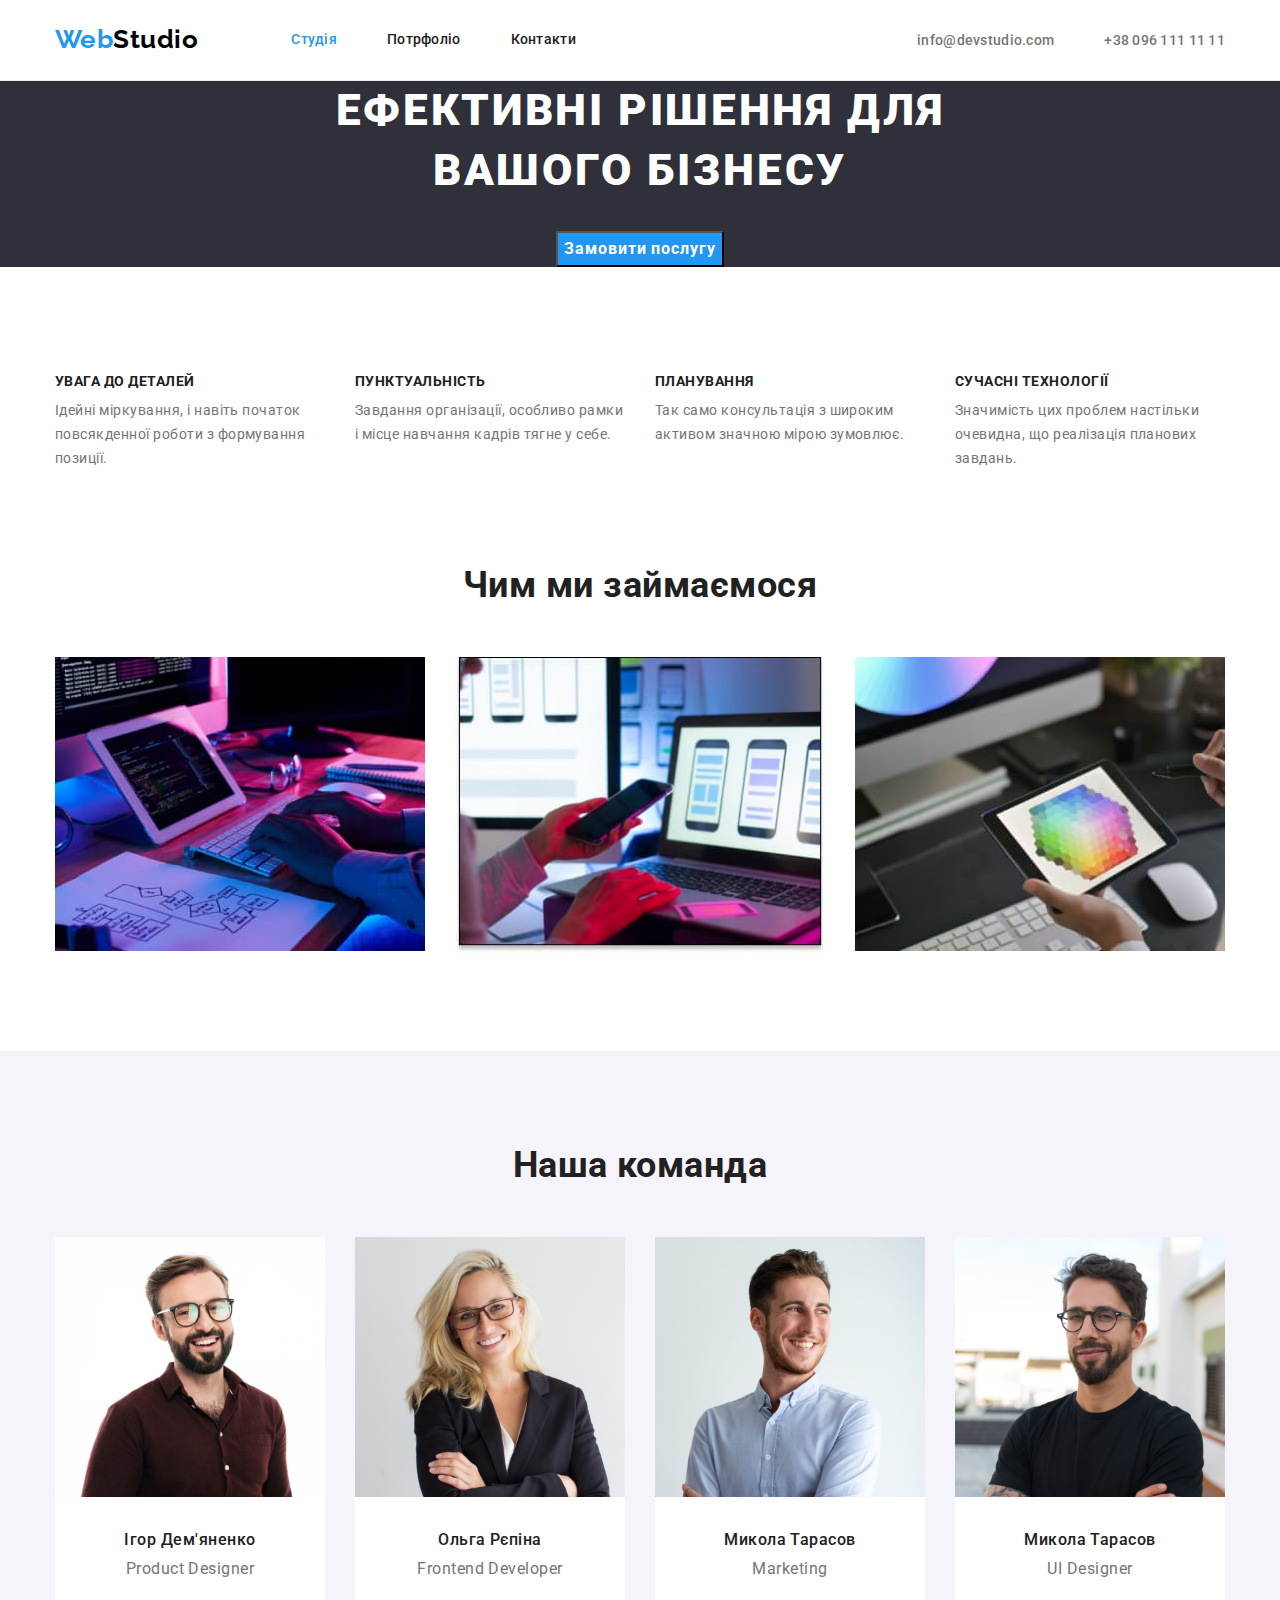
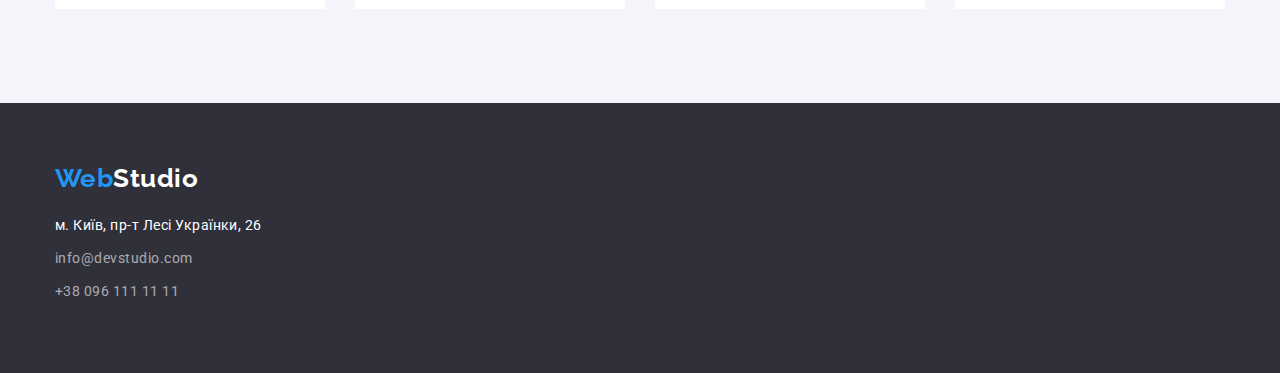
==== commit 0585dfeb: "стили главной страницы" ====
--- a/index.html
+++ b/index.html
@@ -17,7 +17,7 @@
     <link rel="stylesheet" href="./css/styles.css" />
   </head>
   <body>
-    <header>
+    <header class="header">
       <div class="container">
         <a href="#" class="logo"><span>Web</span>Studio</a>
         <nav>
@@ -45,35 +45,38 @@
     </header>
     <main>
       <section class="hero">
-        <h1 class="hero-title">ЕФЕКТИВНІ РІШЕННЯ ДЛЯ ВАШОГО БІЗНЕСУ</h1>
+        <h1 class="hero-title">
+          ЕФЕКТИВНІ РІШЕННЯ ДЛЯ <br />
+          ВАШОГО БІЗНЕСУ
+        </h1>
         <button type="submit" class="hero-btn">Замовити послугу</button>
       </section>
       <!--Наші переваги-->
-      <section class="section section-mb">
+      <section class="privilege">
         <div class="container">
-          <h2 class="section-title">Наші переваги</h2>
-          <ul class="privilege list">
-            <li>
+          <h2 class="section-title visually-hidden">Наші переваги</h2>
+          <ul class="privilege-list list">
+            <li class="privilege-item">
               <h3 class="privilege-title">УВАГА ДО ДЕТАЛЕЙ</h3>
               <p class="privilege-text">
                 Ідейні міркування, і навіть початок повсякденної роботи з
                 формування позиції.
               </p>
             </li>
-            <li>
+            <li class="privilege-item">
               <h3 class="privilege-title">ПУНКТУАЛЬНІСТЬ</h3>
               <p class="privilege-text">
                 Завдання організації, особливо рамки і місце навчання кадрів
                 тягне у себе.
               </p>
             </li>
-            <li>
+            <li class="privilege-item">
               <h3 class="privilege-title">ПЛАНУВАННЯ</h3>
               <p class="privilege-text">
                 Так само консультація з широким активом значною мірою зумовлює.
               </p>
             </li>
-            <li>
+            <li class="privilege-item">
               <h3 class="privilege-title">СУЧАСНІ ТЕХНОЛОГІЇ</h3>
               <p class="privilege-text">
                 Значимість цих проблем настільки очевидна, що реалізація
@@ -84,25 +87,25 @@
         </div>
       </section>
       <!--Чим ми займаємося-->
-      <section class="section section-mb">
+      <section class="section">
         <div class="container">
           <h2 class="section-title">Чим ми займаємося</h2>
-          <ul class="list">
-            <li>
+          <ul class="examples list">
+            <li class="examples-item">
               <img
                 src="image/weDo/img1.jpg"
                 alt="Створення сайтів"
                 width="370"
               />
             </li>
-            <li>
+            <li class="examples-item">
               <img
                 src="image/weDo/img2.jpg"
                 alt="Створення мобільних додатків"
                 width="370"
               />
             </li>
-            <li>
+            <li class="examples-item">
               <img
                 src="image/weDo/img3.jpg"
                 alt="Створення дизайну сайтів"
@@ -116,42 +119,42 @@
       <section class="section our-team">
         <div class="container">
           <h2 class="section-title">Наша команда</h2>
-          <ul class="team list">
-            <li>
+          <ul class="our-team-list list">
+            <li class="our-team-item">
               <img
                 src="image/ourTeam/img1.jpg"
                 alt="Ігор Дем'яненко"
                 width="270"
               />
-              <h3 class="team-title">Ігор Дем'яненко</h3>
-              <p class="team-text">Product Designer</p>
+              <h3 class="our-team-title">Ігор Дем'яненко</h3>
+              <p class="our-team-text">Product Designer</p>
             </li>
-            <li>
+            <li class="our-team-item">
               <img
                 src="image/ourTeam/img2.jpg"
                 alt="Ольга Рєпіна"
                 width="270"
               />
-              <h3 class="team-title">Ольга Рєпіна</h3>
-              <p class="team-text">Frontend Developer</p>
+              <h3 class="our-team-title">Ольга Рєпіна</h3>
+              <p class="our-team-text">Frontend Developer</p>
             </li>
-            <li>
+            <li class="our-team-item">
               <img
                 src="image/ourTeam/img3.jpg"
                 alt="Микола Тарасов"
                 width="270"
               />
-              <h3 class="team-title">Микола Тарасов</h3>
-              <p class="team-text">Marketing</p>
+              <h3 class="our-team-title">Микола Тарасов</h3>
+              <p class="our-team-text">Marketing</p>
             </li>
-            <li>
+            <li class="our-team-item">
               <img
                 src="image/ourTeam/img4.jpg"
                 alt="Михайло Єрмаков"
                 width="270"
               />
-              <h3 class="team-title">Микола Тарасов</h3>
-              <p class="team-text">UI Designer</p>
+              <h3 class="our-team-title">Микола Тарасов</h3>
+              <p class="our-team-text">UI Designer</p>
             </li>
           </ul>
         </div>
--- a/css/styles.css
+++ b/css/styles.css
@@ -32,9 +32,31 @@
   margin: 0 auto;
 }
 
+.section {
+  padding: 94px 0px;
+}
+
+.visually-hidden {
+  position: absolute;
+  width: 1px;
+  height: 1px;
+  margin: -1px;
+  border: 0;
+  padding: 0;
+
+  white-space: nowrap;
+  clip-path: inset(100%);
+  clip: rect(0 0 0 0);
+  overflow: hidden;
+}
+
 /* header */
 
-header .container {
+.header {
+  border-bottom: 1px solid #ececec;
+}
+
+.header .container {
   display: flex;
   align-items: center;
 }
@@ -109,7 +131,6 @@
 .hero {
   background-color: #2f303a;
   text-align: center;
-  margin-bottom: 107px;
 }
 
 .hero-title {
@@ -137,6 +158,23 @@
 
 /* privilege */
 
+.privilege {
+  padding-top: 107px;
+}
+
+.privilege-list {
+  display: flex;
+}
+
+.privilege-item {
+  max-width: calc((100% - 90px) / 4);
+  margin-right: 30px;
+}
+
+.privilege-item:last-of-type {
+  margin-right: 0;
+}
+
 .section-title {
   color: var(--title-text-color);
   font-family: 'Roboto';
@@ -166,8 +204,19 @@
   margin: 0;
 }
 
-.section-mb {
-  margin-bottom: 94px;
+/* examples */
+
+.examples {
+  display: flex;
+}
+
+.examples-item {
+  width: calc((100% - 60px) / 3);
+  margin-right: 30px;
+}
+
+.examples-item:last-of-type {
+  margin-right: 0;
 }
 
 /* team */
@@ -177,11 +226,26 @@
   padding: 94px 0;
 }
 
+.our-team-list {
+  display: flex;
+}
+
+.our-team-item {
+  width: calc((100% - 90px) / 4);
+  margin-right: 30px;
+  background-color: var(--white-color);
+  text-align: center;
+}
+
+.our-team-item:last-of-type {
+  margin-right: 0;
+}
+
 .our-team img {
   margin-bottom: 30px;
 }
 
-.team-title {
+.our-team-title {
   color: var(--title-text-color);
   font-weight: 500;
   font-size: 16px;
@@ -190,7 +254,7 @@
   margin-bottom: 10px;
 }
 
-.team-text {
+.our-team-text {
   font-size: 16px;
   line-height: 1.18;
   margin-top: 0;
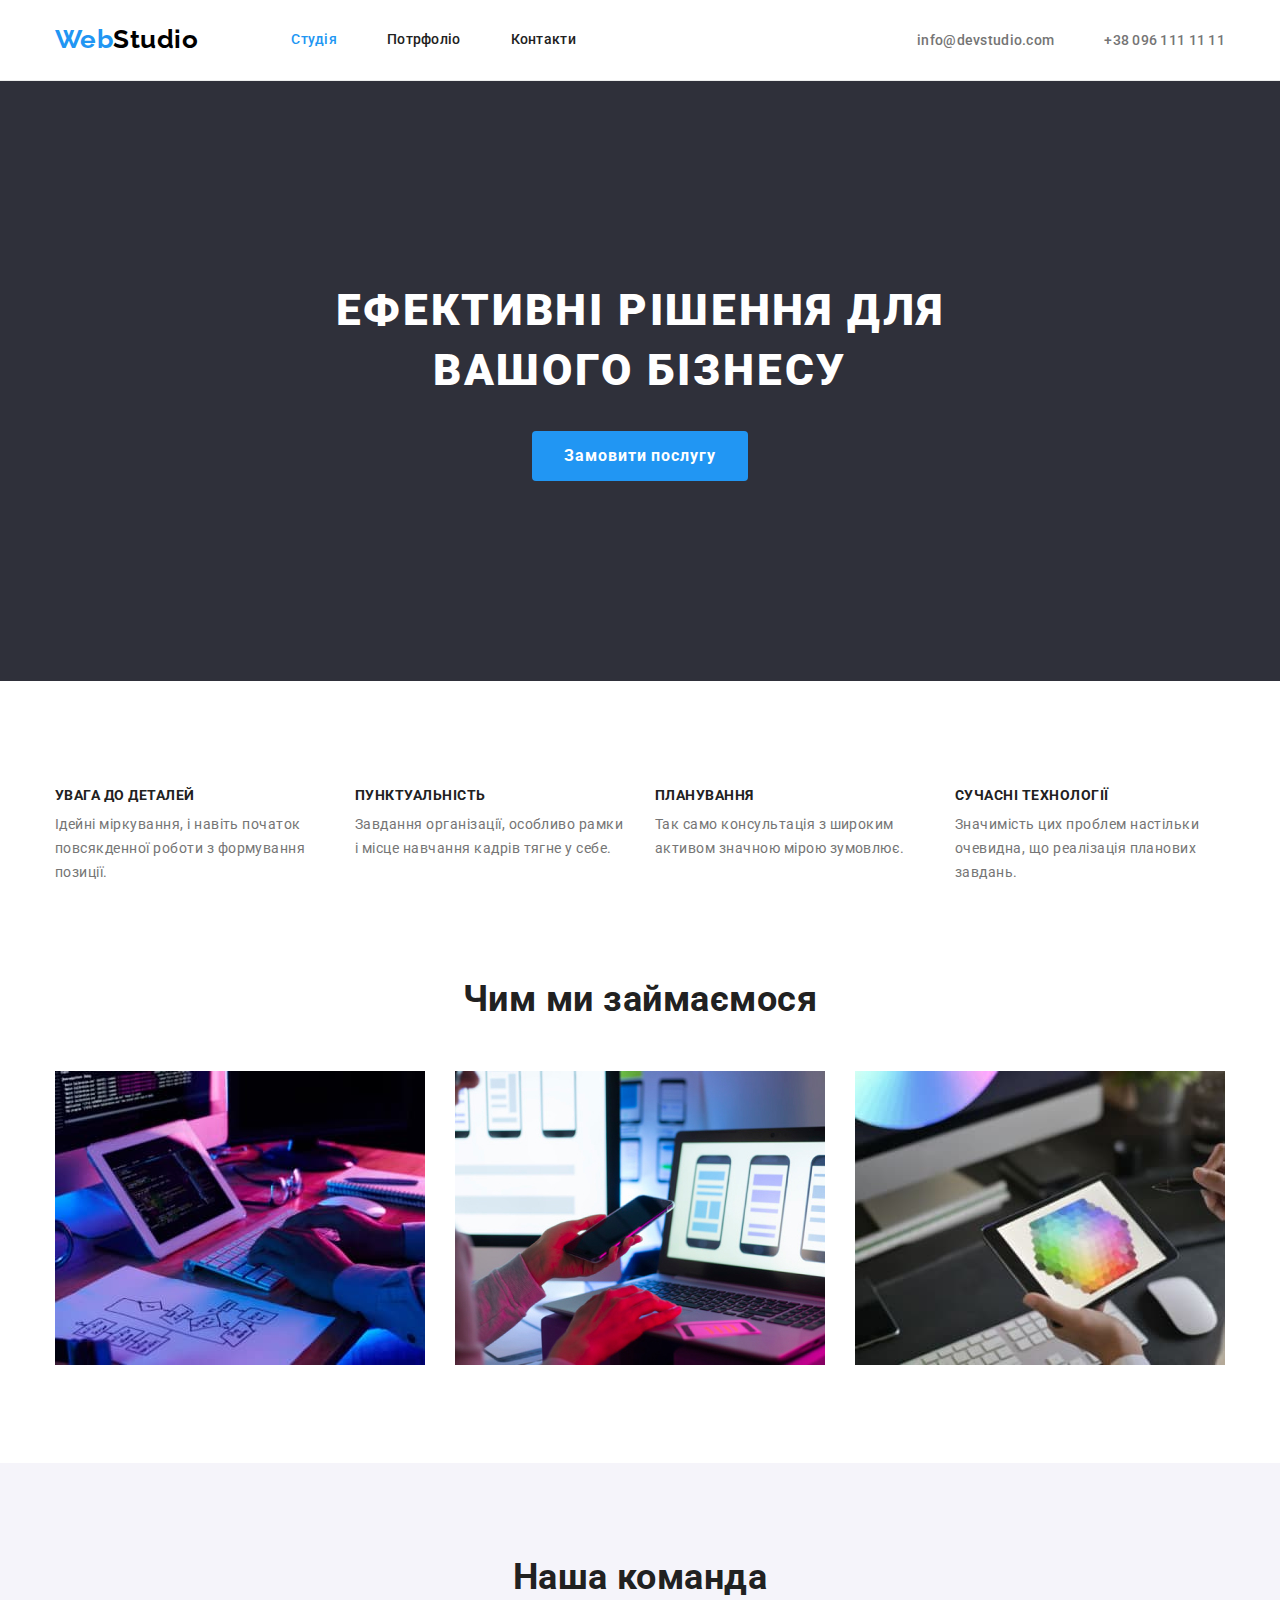
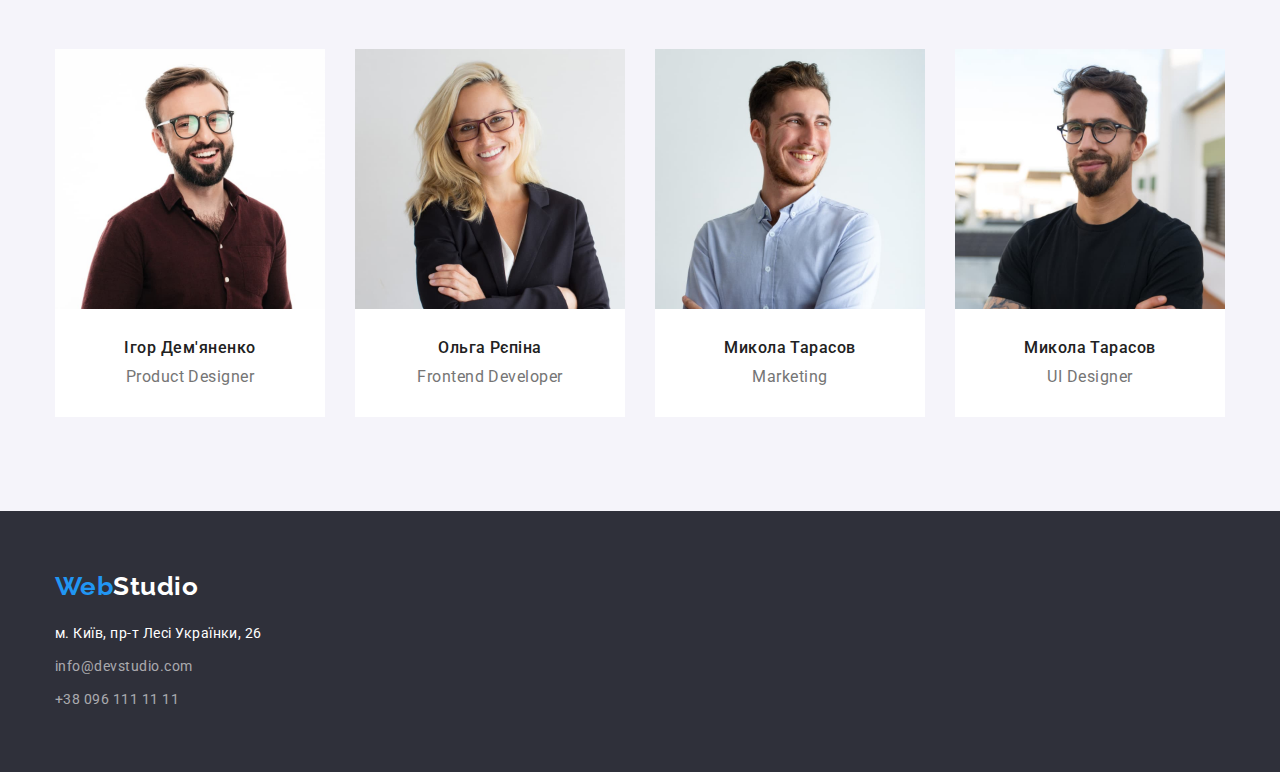
==== commit 9928ec7c: "исправлена первая страницы" ====
--- a/index.html
+++ b/index.html
@@ -126,8 +126,10 @@
                 alt="Ігор Дем'яненко"
                 width="270"
               />
-              <h3 class="our-team-title">Ігор Дем'яненко</h3>
-              <p class="our-team-text">Product Designer</p>
+              <div class="our-team-worker">
+                <h3 class="our-team-title">Ігор Дем'яненко</h3>
+                <p class="our-team-text">Product Designer</p>
+              </div>
             </li>
             <li class="our-team-item">
               <img
@@ -135,8 +137,10 @@
                 alt="Ольга Рєпіна"
                 width="270"
               />
-              <h3 class="our-team-title">Ольга Рєпіна</h3>
-              <p class="our-team-text">Frontend Developer</p>
+              <div class="our-team-worker">
+                <h3 class="our-team-title">Ольга Рєпіна</h3>
+                <p class="our-team-text">Frontend Developer</p>
+              </div>
             </li>
             <li class="our-team-item">
               <img
@@ -144,8 +148,10 @@
                 alt="Микола Тарасов"
                 width="270"
               />
-              <h3 class="our-team-title">Микола Тарасов</h3>
-              <p class="our-team-text">Marketing</p>
+              <div class="our-team-worker">
+                <h3 class="our-team-title">Микола Тарасов</h3>
+                <p class="our-team-text">Marketing</p>
+              </div>
             </li>
             <li class="our-team-item">
               <img
@@ -153,8 +159,10 @@
                 alt="Михайло Єрмаков"
                 width="270"
               />
-              <h3 class="our-team-title">Микола Тарасов</h3>
-              <p class="our-team-text">UI Designer</p>
+              <div class="our-team-worker">
+                <h3 class="our-team-title">Микола Тарасов</h3>
+                <p class="our-team-text">UI Designer</p>
+              </div>
             </li>
           </ul>
         </div>
--- a/css/styles.css
+++ b/css/styles.css
@@ -61,8 +61,11 @@
   align-items: center;
 }
 
+.header nav {
+  margin-left: 93px;
+}
+
 .logo {
-  margin-right: 93px;
   color: #000000;
   text-decoration: none;
   font-family: Raleway, sans-serif;
@@ -131,6 +134,7 @@
 .hero {
   background-color: #2f303a;
   text-align: center;
+  padding: 200px 0;
 }
 
 .hero-title {
@@ -147,6 +151,7 @@
 }
 
 .hero-btn {
+  padding: 10px 32px;
   color: var(--white-color);
   background-color: var(--accent-color);
   cursor: pointer;
@@ -154,6 +159,8 @@
   font-size: 16px;
   line-height: 1.87;
   letter-spacing: 0.06em;
+  border: 0px;
+  border-radius: 4px;
 }
 
 /* privilege */
@@ -242,7 +249,11 @@
 }
 
 .our-team img {
-  margin-bottom: 30px;
+  display: block;
+}
+
+.our-team-worker {
+  padding: 30px 0;
 }
 
 .our-team-title {
@@ -257,8 +268,7 @@
 .our-team-text {
   font-size: 16px;
   line-height: 1.18;
-  margin-top: 0;
-  margin-bottom: 30px;
+  margin: 0;
 }
 
 /* footer */
@@ -278,6 +288,10 @@
   margin-bottom: 9px;
 }
 
+.adress li:last-of-type {
+  margin-bottom: 0;
+}
+
 .adress .link {
   color: var(--white-color);
   text-decoration: none;
@@ -302,6 +316,16 @@
 
 .filter {
   margin-bottom: 50px;
+  display: flex;
+  justify-content: center;
+}
+
+.filter-item {
+  margin-right: 8px;
+}
+
+.filter-item:last-of-type {
+  margin-right: 0;
 }
 
 .filter-btn {
@@ -312,6 +336,8 @@
   font-weight: 500;
   font-size: 16px;
   line-height: 1.62;
+  padding: 6px 22px;
+  border-radius: 4px;
 }
 
 .filter-btn:hover,
@@ -319,9 +345,26 @@
   color: var(--white-color);
   background-color: var(--accent-color);
   border: none;
-}
-
-.portfolio-list .title {
+  box-shadow: 0px 3px 1px rgba(0, 0, 0, 0.1), 0px 1px 2px rgba(0, 0, 0, 0.08),
+    0px 2px 2px rgba(0, 0, 0, 0.12);
+}
+
+.portfolio-list {
+  display: flex;
+  flex-wrap: wrap;
+}
+
+.portfolio-item {
+  width: calc((100% - 90px) / 3);
+
+  border: 1px #eeeeee solid;
+}
+
+.portfolio-link {
+  display: inline-block;
+}
+
+.portfolio-title {
   color: var(--title-text-color);
   font-weight: 700;
   font-size: 18px;
